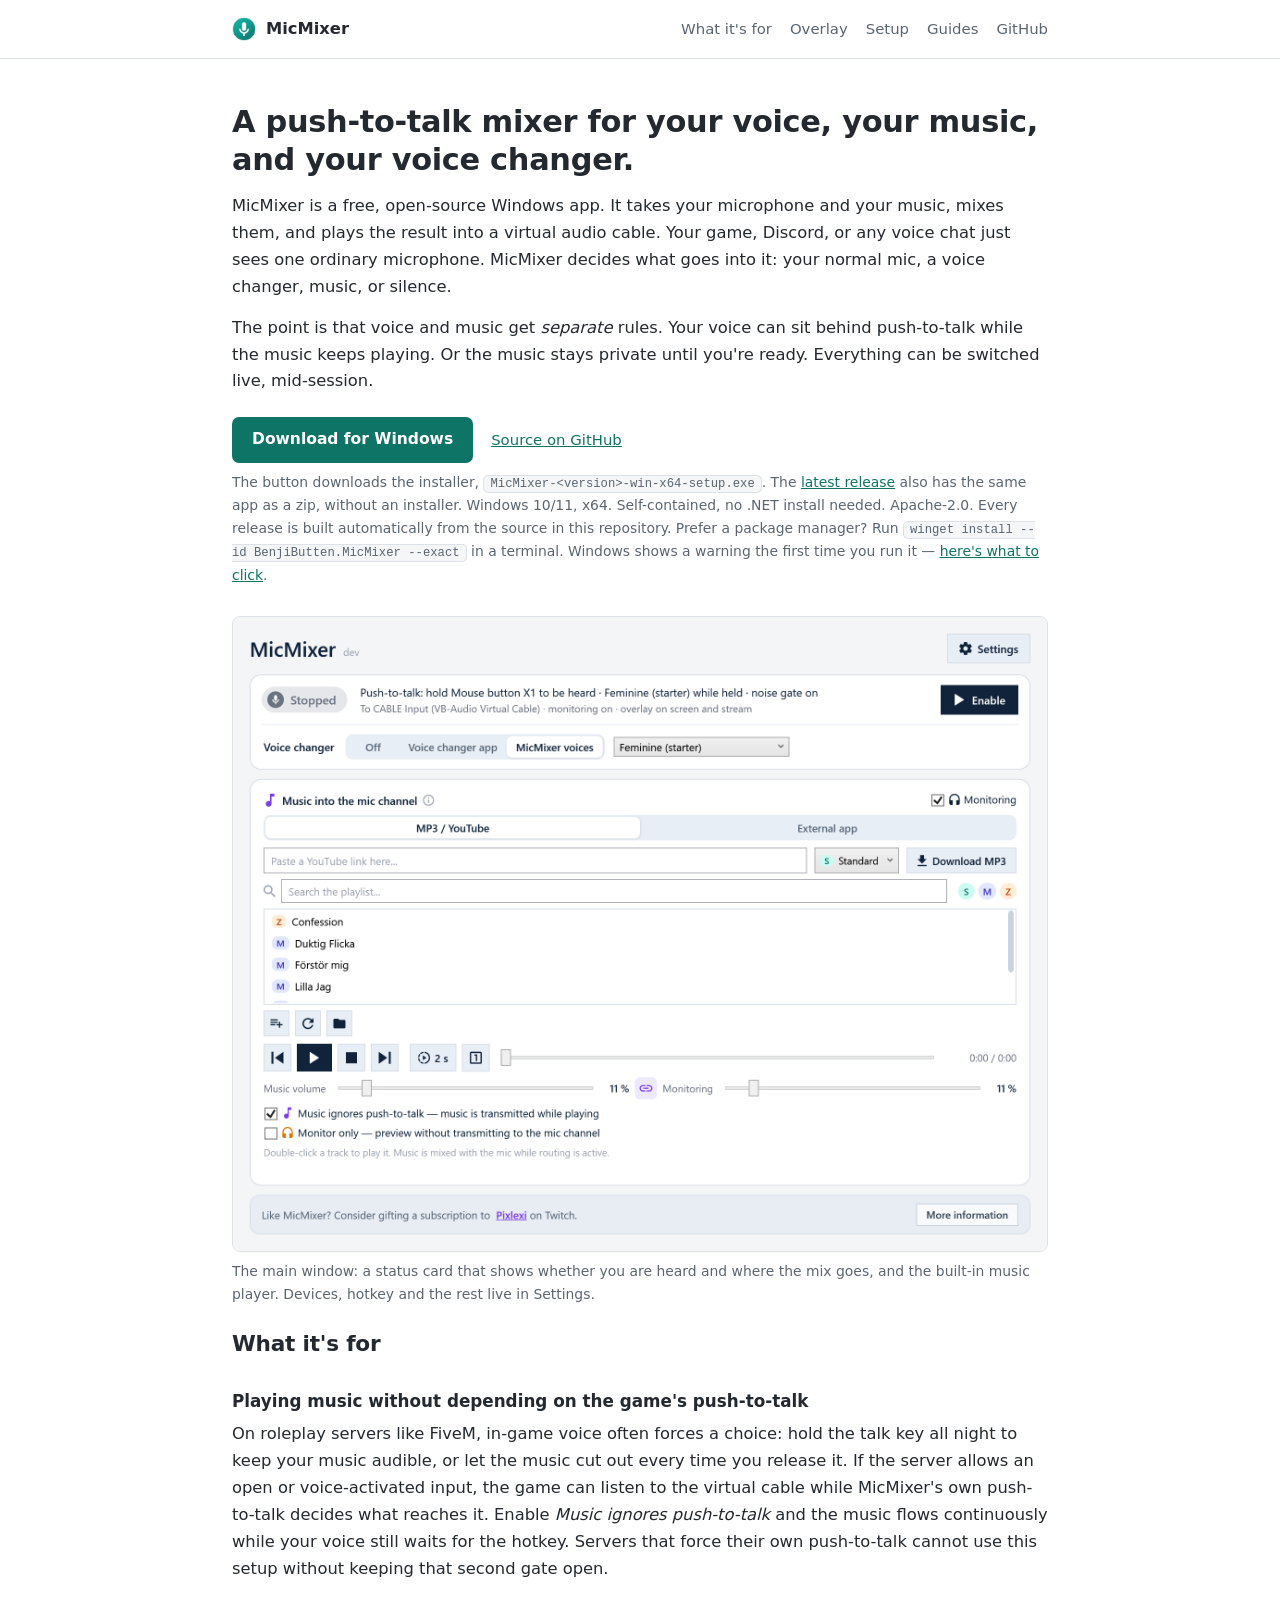
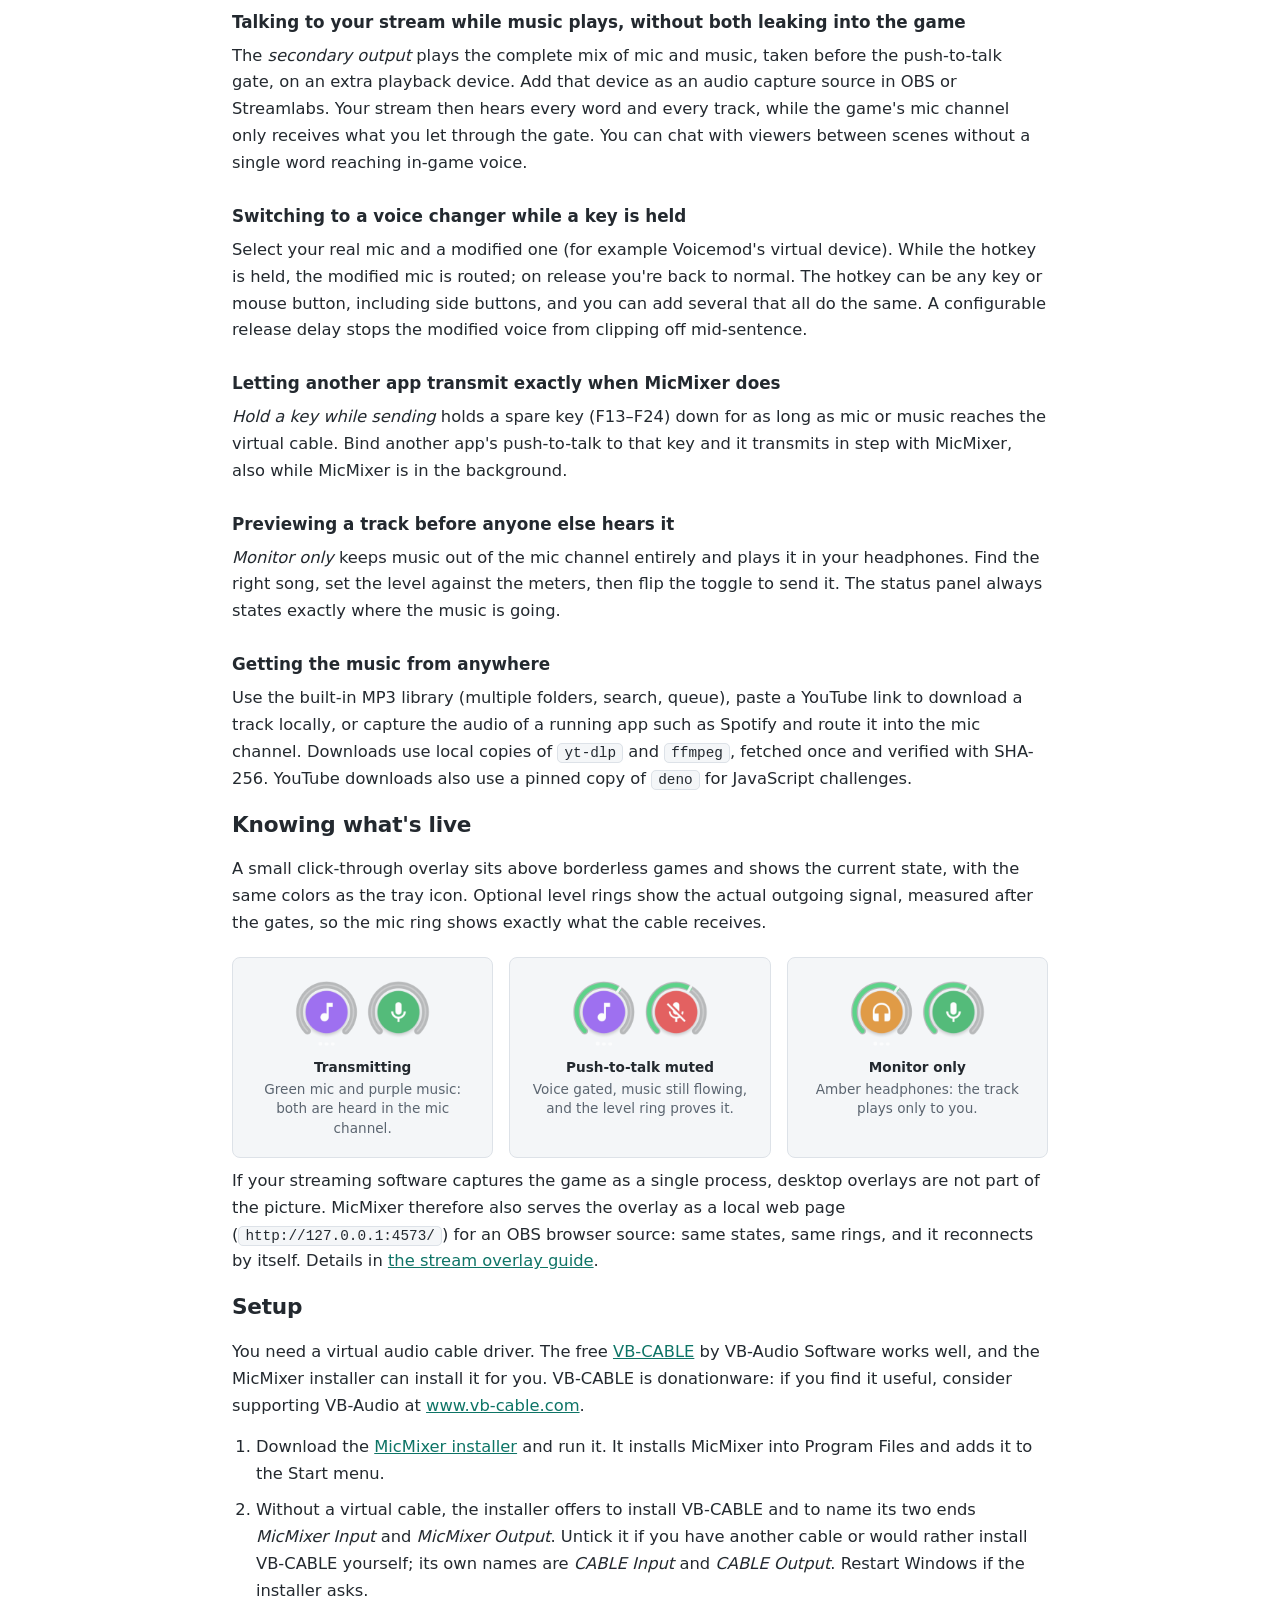
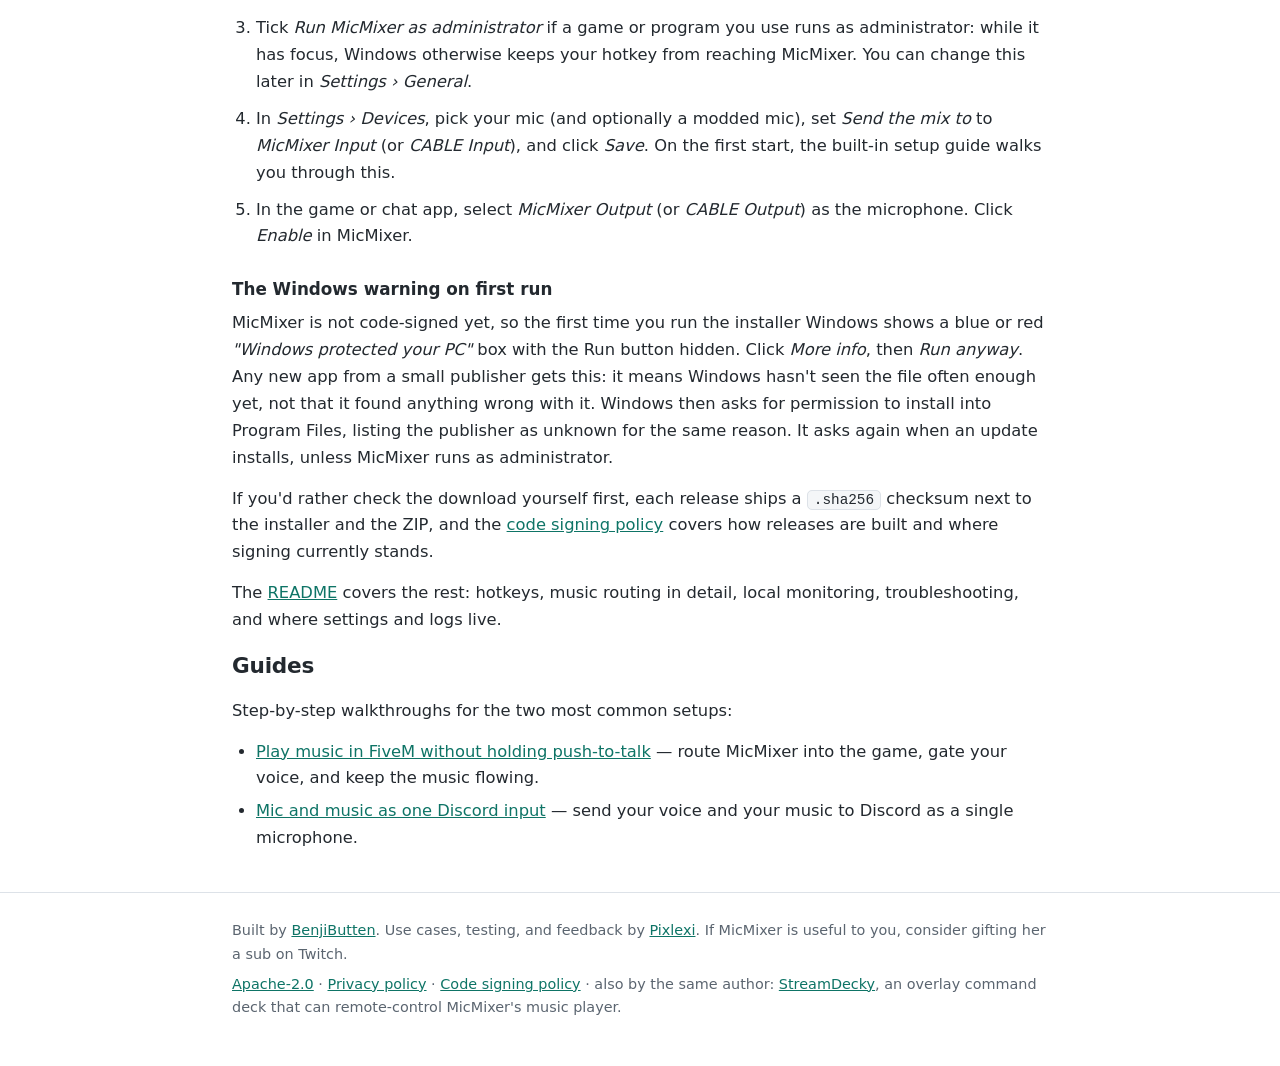
==== docs/index.html @ 2d6ac7c7 "docs: describe the installer, administrator mode and hotkey changes The website's download button fe" ====
<!DOCTYPE html>
<html lang="en">
<head>
<meta charset="utf-8">
<meta name="viewport" content="width=device-width, initial-scale=1">
<title>MicMixer — push-to-talk mixer for voice, music, and voice changers</title>
<meta name="description" content="MicMixer is a free, open-source push-to-talk mixer for Windows. It gives your microphone, your music, and your voice changer separate rules, and plays the result into one virtual microphone.">
<meta property="og:title" content="MicMixer — push-to-talk mixer for voice, music, and voice changers">
<meta property="og:description" content="A push-to-talk mixer for Windows: your mic, your music, and your voice changer get separate rules in one virtual microphone.">
<meta property="og:image" content="https://benjibutten.github.io/MicMixer/assets/micmixer-main.png">
<meta property="og:type" content="website">
<link rel="icon" href="assets/icon.png">
<style>
  :root {
    --text: #23292f;
    --muted: #5b6570;
    --line: #dde2e8;
    --bg-soft: #f4f6f8;
    --accent: #159786;
    --accent-dark: #0e7466;
  }
  * { margin: 0; padding: 0; box-sizing: border-box; }
  body {
    color: var(--text);
    background: #ffffff;
    font-family: system-ui, -apple-system, "Segoe UI", sans-serif;
    font-size: 1.02rem;
    line-height: 1.65;
  }
  .wrap { max-width: 860px; margin: 0 auto; padding: 0 22px; }
  img { max-width: 100%; height: auto; display: block; }
  a { color: var(--accent-dark); }
  h1 { font-size: 1.9rem; line-height: 1.25; letter-spacing: -0.01em; }
  h2 { font-size: 1.35rem; margin: 0 0 14px; letter-spacing: -0.01em; }
  h3 { font-size: 1.05rem; margin: 26px 0 6px; }
  p { margin-bottom: 14px; }
  ul { margin: 0 0 14px 24px; }
  li { margin-bottom: 6px; }
  section { padding: 34px 0 8px; }
  code {
    font-family: ui-monospace, "Cascadia Code", Consolas, monospace;
    font-size: 0.88em;
    background: var(--bg-soft);
    border: 1px solid var(--line);
    border-radius: 5px;
    padding: 1px 6px;
  }

  header.top { border-bottom: 1px solid var(--line); }
  .top-inner { display: flex; align-items: center; gap: 10px; min-height: 58px; flex-wrap: wrap; padding-top: 8px; padding-bottom: 8px; }
  .top-inner img { width: 24px; height: 24px; }
  .top-inner .name { font-weight: 600; }
  .top-links { margin-left: auto; display: flex; gap: 18px; align-items: center; font-size: 0.93rem; flex-wrap: wrap; }
  .top-links a { color: var(--muted); text-decoration: none; }
  .top-links a:hover { color: var(--text); text-decoration: underline; }

  .intro { padding-top: 44px; padding-bottom: 10px; }
  .intro h1 { margin-bottom: 14px; }
  .intro .actions { display: flex; align-items: center; gap: 18px; margin: 22px 0 8px; flex-wrap: wrap; }
  .download {
    display: inline-block;
    background: var(--accent-dark);
    color: #fff;
    text-decoration: none;
    font-weight: 600;
    font-size: 0.97rem;
    padding: 10px 20px;
    border-radius: 7px;
  }
  .download:hover { filter: brightness(0.88); }
  .actions .alt { font-size: 0.93rem; }
  .fineprint { color: var(--muted); font-size: 0.87rem; }

  figure.shot { margin: 30px 0 10px; }
  figure.shot img { border: 1px solid var(--line); border-radius: 8px; }
  figure.shot figcaption { color: var(--muted); font-size: 0.87rem; margin-top: 8px; }

  .overlay-row { display: grid; grid-template-columns: repeat(3, 1fr); gap: 16px; margin: 20px 0 10px; }
  @media (max-width: 640px) { .overlay-row { grid-template-columns: 1fr; } }
  .overlay-row figure { background: var(--bg-soft); border: 1px solid var(--line); border-radius: 8px; padding: 18px 14px; text-align: center; }
  .overlay-row img { height: 72px; width: auto; margin: 0 auto 10px; }
  .overlay-row figcaption { font-size: 0.85rem; color: var(--muted); line-height: 1.45; }
  .overlay-row figcaption b { color: var(--text); display: block; margin-bottom: 2px; }

  ol.setup { margin: 0 0 14px 24px; }
  ol.setup li { margin-bottom: 10px; }

  footer { border-top: 1px solid var(--line); margin-top: 40px; padding: 26px 0 40px; color: var(--muted); font-size: 0.9rem; }
  footer p { margin-bottom: 6px; }
</style>
</head>
<body>

<header class="top">
  <div class="wrap top-inner">
    <img src="assets/icon.png" alt="" width="64" height="64">
    <span class="name">MicMixer</span>
    <nav class="top-links">
      <a href="#use">What it's for</a>
      <a href="#overlay">Overlay</a>
      <a href="#setup">Setup</a>
      <a href="#guides">Guides</a>
      <a href="https://github.com/benjibutten/MicMixer">GitHub</a>
    </nav>
  </div>
</header>

<div class="wrap intro">
  <h1>A push-to-talk mixer for your voice, your music, and your voice changer.</h1>
  <p>
    MicMixer is a free, open-source Windows app. It takes your microphone and your music,
    mixes them, and plays the result into a virtual audio cable. Your game, Discord, or any
    voice chat just sees one ordinary microphone. MicMixer decides what goes into it:
    your normal mic, a voice changer, music, or silence.
  </p>
  <p>
    The point is that voice and music get <em>separate</em> rules. Your voice can sit behind
    push-to-talk while the music keeps playing. Or the music stays private until you're ready.
    Everything can be switched live, mid-session.
  </p>
  <div class="actions">
    <a class="download" data-release-download href="https://github.com/benjibutten/MicMixer/releases/latest">Download for Windows</a>
    <a class="alt" href="https://github.com/benjibutten/MicMixer">Source on GitHub</a>
  </div>
  <p class="fineprint">
    The button downloads the installer, <code>MicMixer-&lt;version&gt;-win-x64-setup.exe</code>.
    The <a href="https://github.com/benjibutten/MicMixer/releases/latest">latest release</a>
    also has the same app as a zip, without an installer.
    Windows 10/11, x64. Self-contained, no .NET install needed. Apache-2.0.
    Every release is built automatically from the source in this repository.
    Prefer a package manager? Run
    <code>winget install --id BenjiButten.MicMixer --exact</code> in a terminal.
    Windows shows a warning the first time you run it —
    <a href="#first-run">here's what to click</a>.
  </p>

  <figure class="shot">
    <img src="assets/micmixer-main.png" alt="The MicMixer main window" width="1760" height="1370">
    <figcaption>
      The main window: a status card that shows whether you are heard and where the mix
      goes, and the built-in music player. Devices, hotkey and the rest live in Settings.
    </figcaption>
  </figure>
</div>

<section class="wrap" id="use">
  <h2>What it's for</h2>

  <h3>Playing music without depending on the game's push-to-talk</h3>
  <p>
    On roleplay servers like FiveM, in-game voice often forces a choice: hold the talk key all
    night to keep your music audible, or let the music cut out every time you release it. If
    the server allows an open or voice-activated input, the game can listen to the virtual
    cable while MicMixer's own push-to-talk decides what reaches it. Enable
    <em>Music ignores push-to-talk</em> and the music flows continuously while your voice
    still waits for the hotkey. Servers that force their own push-to-talk cannot use this
    setup without keeping that second gate open.
  </p>

  <h3>Talking to your stream while music plays, without both leaking into the game</h3>
  <p>
    The <em>secondary output</em> plays the complete mix of mic and music, taken before
    the push-to-talk gate, on an extra playback device. Add that device as an audio capture
    source in OBS or Streamlabs. Your stream then hears every word and every track, while
    the game's mic channel only receives what you let through the gate. You can chat with
    viewers between scenes without a single word reaching in-game voice.
  </p>

  <h3>Switching to a voice changer while a key is held</h3>
  <p>
    Select your real mic and a modified one (for example Voicemod's virtual device). While
    the hotkey is held, the modified mic is routed; on release you're back to normal. The
    hotkey can be any key or mouse button, including side buttons, and you can add several
    that all do the same. A configurable release delay stops the
    modified voice from clipping off mid-sentence.
  </p>

  <h3>Letting another app transmit exactly when MicMixer does</h3>
  <p>
    <em>Hold a key while sending</em> holds a spare key (F13–F24) down for as long as mic or
    music reaches the virtual cable. Bind another app's push-to-talk to that key and it
    transmits in step with MicMixer, also while MicMixer is in the background.
  </p>

  <h3>Previewing a track before anyone else hears it</h3>
  <p>
    <em>Monitor only</em> keeps music out of the mic channel entirely and plays it in your
    headphones. Find the right song, set the level against the meters, then flip the toggle
    to send it. The status panel always states exactly where the music is going.
  </p>

  <h3>Getting the music from anywhere</h3>
  <p>
    Use the built-in MP3 library (multiple folders, search, queue), paste a YouTube link to
    download a track locally, or capture the audio of a running app such as Spotify and
    route it into the mic channel. Downloads use local copies of <code>yt-dlp</code> and
    <code>ffmpeg</code>, fetched once and verified with SHA-256. YouTube downloads also use
    a pinned copy of <code>deno</code> for JavaScript challenges.
  </p>
</section>

<section class="wrap" id="overlay">
  <h2>Knowing what's live</h2>
  <p>
    A small click-through overlay sits above borderless games and shows the current state,
    with the same colors as the tray icon. Optional level rings show the actual outgoing signal,
    measured after the gates, so the mic ring shows exactly what the cable receives.
  </p>
  <div class="overlay-row">
    <figure>
      <img src="assets/overlay-live.png" alt="Purple music circle and green mic circle">
      <figcaption><b>Transmitting</b> Green mic and purple music: both are heard in the mic channel.</figcaption>
    </figure>
    <figure>
      <img src="assets/overlay-muted.png" alt="Purple music circle and red crossed-out mic circle">
      <figcaption><b>Push-to-talk muted</b> Voice gated, music still flowing, and the level ring proves it.</figcaption>
    </figure>
    <figure>
      <img src="assets/overlay-monitor.png" alt="Amber headphones circle and green mic circle">
      <figcaption><b>Monitor only</b> Amber headphones: the track plays only to you.</figcaption>
    </figure>
  </div>
  <p>
    If your streaming software captures the game as a single process, desktop overlays are
    not part of the picture. MicMixer therefore also serves the overlay as a local web page
    (<code>http://127.0.0.1:4573/</code>) for an OBS browser source: same states, same
    rings, and it reconnects by itself. Details in
    <a href="guide.html?doc=stream-overlay.md">the stream overlay guide</a>.
  </p>
</section>

<section class="wrap" id="setup">
  <h2>Setup</h2>
  <p>
    You need a virtual audio cable driver. The free <a href="https://vb-audio.com/Cable/">VB-CABLE</a>
    by VB-Audio Software works well, and the MicMixer installer can install it for you.
    VB-CABLE is donationware: if you find it useful, consider supporting VB-Audio at
    <a href="https://vb-audio.com/Cable/">www.vb-cable.com</a>.
  </p>
  <ol class="setup">
    <li>Download the <a data-release-download href="https://github.com/benjibutten/MicMixer/releases/latest">MicMixer installer</a> and run it. It installs MicMixer into Program Files and adds it to the Start menu.</li>
    <li>Without a virtual cable, the installer offers to install VB-CABLE and to name its two ends <em>MicMixer Input</em> and <em>MicMixer Output</em>. Untick it if you have another cable or would rather install VB-CABLE yourself; its own names are <em>CABLE Input</em> and <em>CABLE Output</em>. Restart Windows if the installer asks.</li>
    <li>Tick <em>Run MicMixer as administrator</em> if a game or program you use runs as administrator: while it has focus, Windows otherwise keeps your hotkey from reaching MicMixer. You can change this later in <em>Settings › General</em>.</li>
    <li>In <em>Settings › Devices</em>, pick your mic (and optionally a modded mic), set <em>Send the mix to</em> to <em>MicMixer Input</em> (or <em>CABLE Input</em>), and click <em>Save</em>. On the first start, the built-in setup guide walks you through this.</li>
    <li>In the game or chat app, select <em>MicMixer Output</em> (or <em>CABLE Output</em>) as the microphone. Click <em>Enable</em> in MicMixer.</li>
  </ol>
  <h3 id="first-run">The Windows warning on first run</h3>
  <p>
    MicMixer is not code-signed yet, so the first time you run the installer Windows shows a blue or red
    <em>"Windows protected your PC"</em> box with the Run button hidden. Click
    <em>More info</em>, then <em>Run anyway</em>. Any new app from a small publisher gets
    this: it means Windows hasn't seen the file often enough yet, not that it found
    anything wrong with it. Windows then asks for permission to install into Program Files,
    listing the publisher as unknown for the same reason. It asks again when an update
    installs, unless MicMixer runs as administrator.
  </p>
  <p>
    If you'd rather check the download yourself first, each release ships a
    <code>.sha256</code> checksum next to the installer and the ZIP, and the
    <a href="code-signing-policy.html">code signing policy</a> covers how releases are built
    and where signing currently stands.
  </p>

  <p>
    The <a href="https://github.com/benjibutten/MicMixer#readme">README</a> covers the rest:
    hotkeys, music routing in detail, local monitoring, troubleshooting, and where settings
    and logs live.
  </p>
</section>

<section class="wrap" id="guides">
  <h2>Guides</h2>
  <p>Step-by-step walkthroughs for the two most common setups:</p>
  <ul>
    <li><a href="guide.html?doc=guides/fivem-music-through-mic.md">Play music in FiveM without holding push-to-talk</a> — route MicMixer into the game, gate your voice, and keep the music flowing.</li>
    <li><a href="guide.html?doc=guides/discord-single-input.md">Mic and music as one Discord input</a> — send your voice and your music to Discord as a single microphone.</li>
  </ul>
</section>

<footer>
  <div class="wrap">
    <p>
      Built by <a href="https://github.com/benjibutten">BenjiButten</a>. Use cases, testing,
      and feedback by <a href="https://www.twitch.tv/pixlexi">Pixlexi</a>. If MicMixer is
      useful to you, consider gifting her a sub on Twitch.
    </p>
    <p>
      <a href="https://github.com/benjibutten/MicMixer/blob/main/LICENSE">Apache-2.0</a> ·
      <a href="privacy.html">Privacy policy</a> ·
      <a href="code-signing-policy.html">Code signing policy</a> ·
      also by the same author: <a href="https://benjibutten.github.io/StreamDecky/">StreamDecky</a>,
      an overlay command deck that can remote-control MicMixer's music player.
    </p>
  </div>
</footer>

<script>
  (() => {
    const links = document.querySelectorAll('[data-release-download]');
    const fallbackUrl = 'https://github.com/benjibutten/MicMixer/releases/latest';
    const downloadUrl = fetch('https://api.github.com/repos/benjibutten/MicMixer/releases/latest', {
      headers: { Accept: 'application/vnd.github+json' }
    })
      .then(response => response.ok ? response.json() : Promise.reject())
      .then(release => {
        const assets = release.assets || [];
        // Releases from before the installer only have the zip.
        const download = assets.find(asset =>
          /^MicMixer-\d+\.\d+\.\d+-win-x64-setup\.exe$/i.test(asset.name))
          || assets.find(asset => /^MicMixer-\d+\.\d+\.\d+-win-x64\.zip$/i.test(asset.name));
        return download?.browser_download_url;
      })
      .catch(() => null);

    downloadUrl.then(url => {
      if (!url) return;
      links.forEach(link => {
        link.href = url;
        link.dataset.downloadReady = 'true';
      });
    });

    links.forEach(link => link.addEventListener('click', async event => {
      if (link.dataset.downloadReady === 'true') return;
      event.preventDefault();
      window.location.assign(await downloadUrl || fallbackUrl);
    }));
  })();
</script>

</body>
</html>
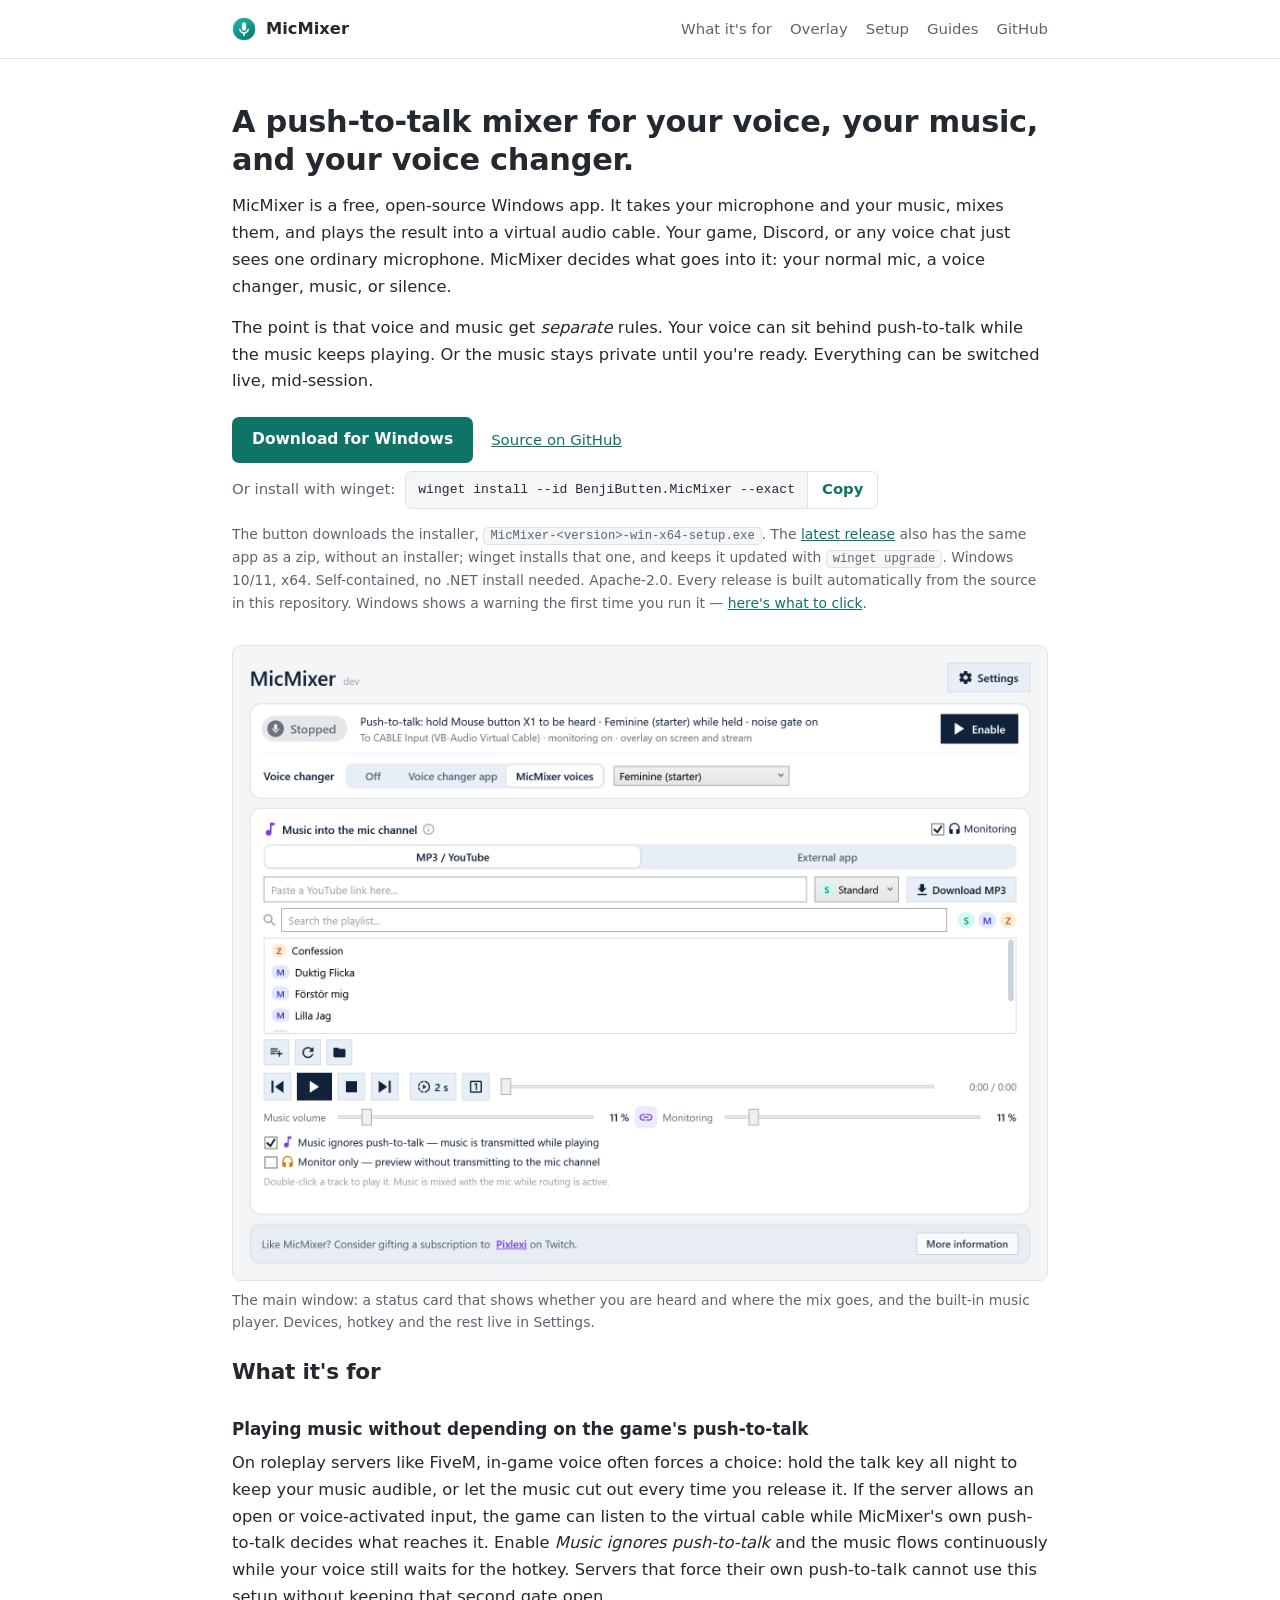
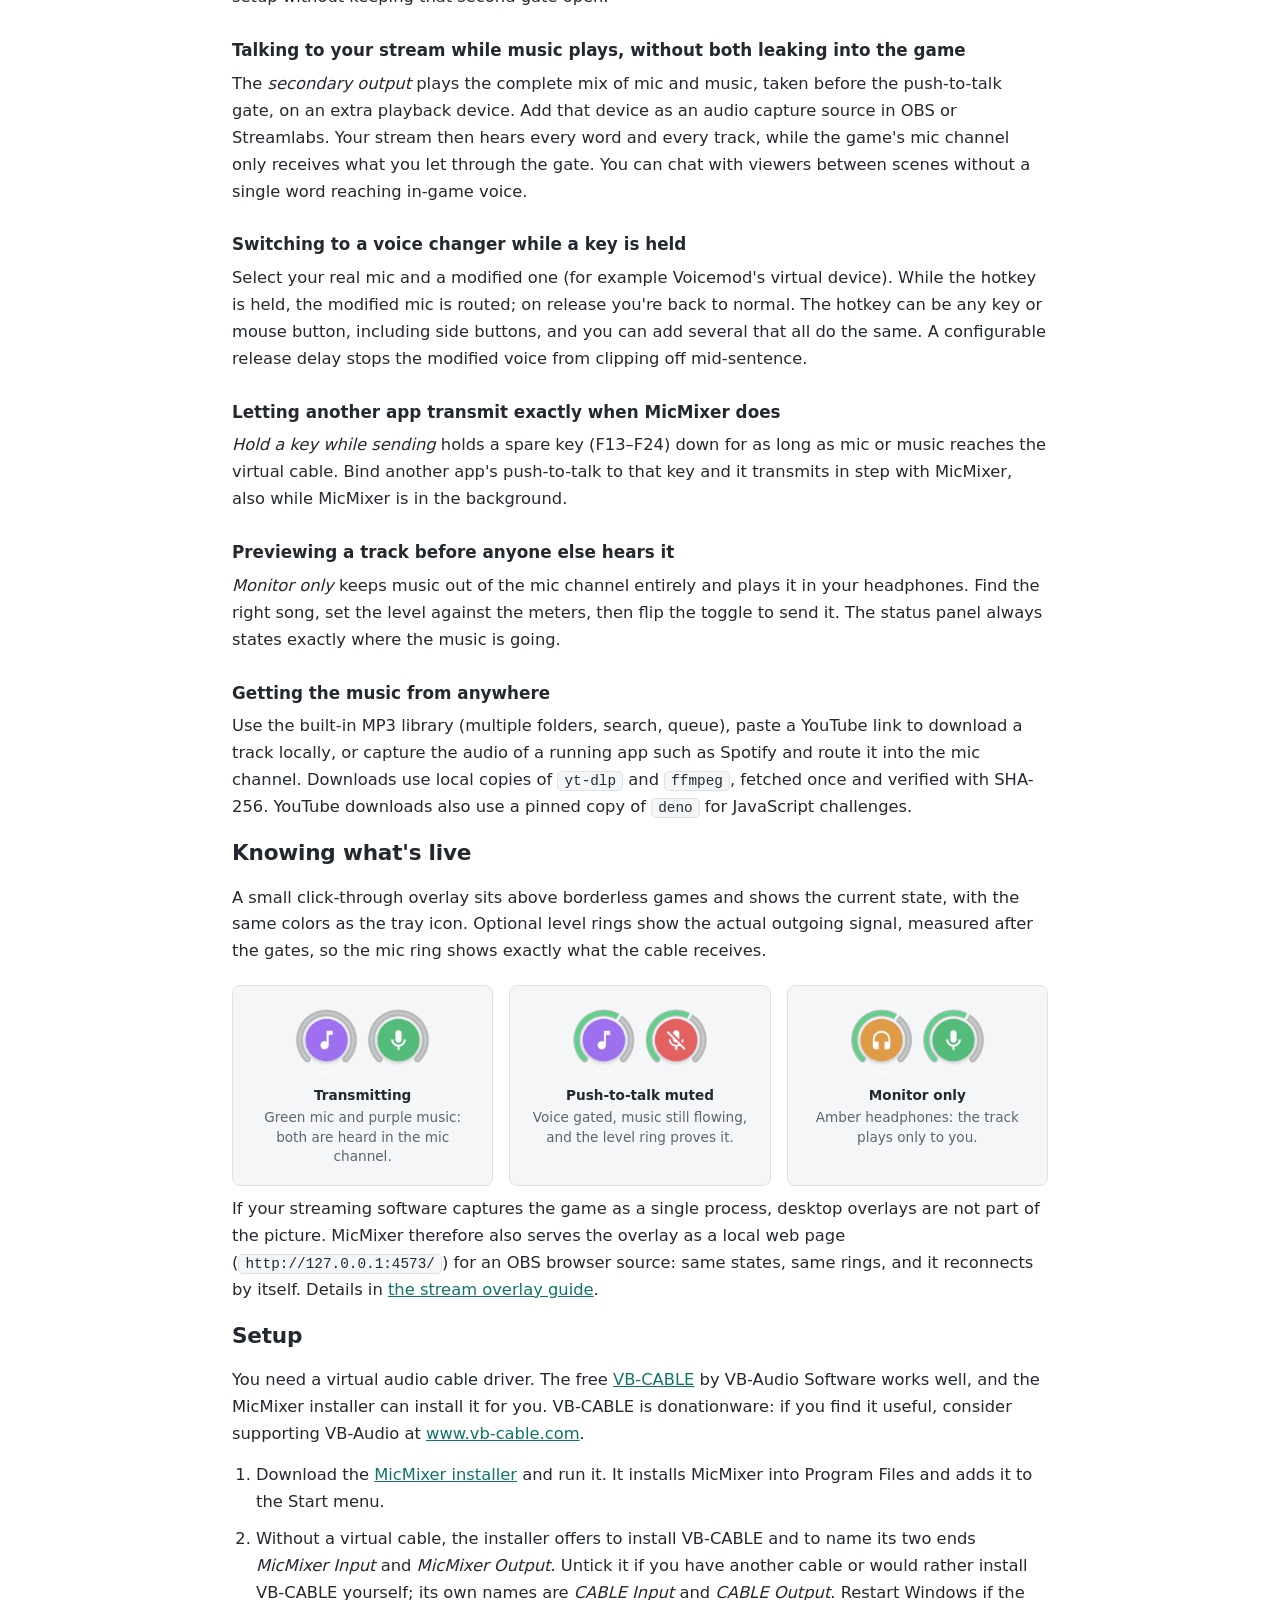
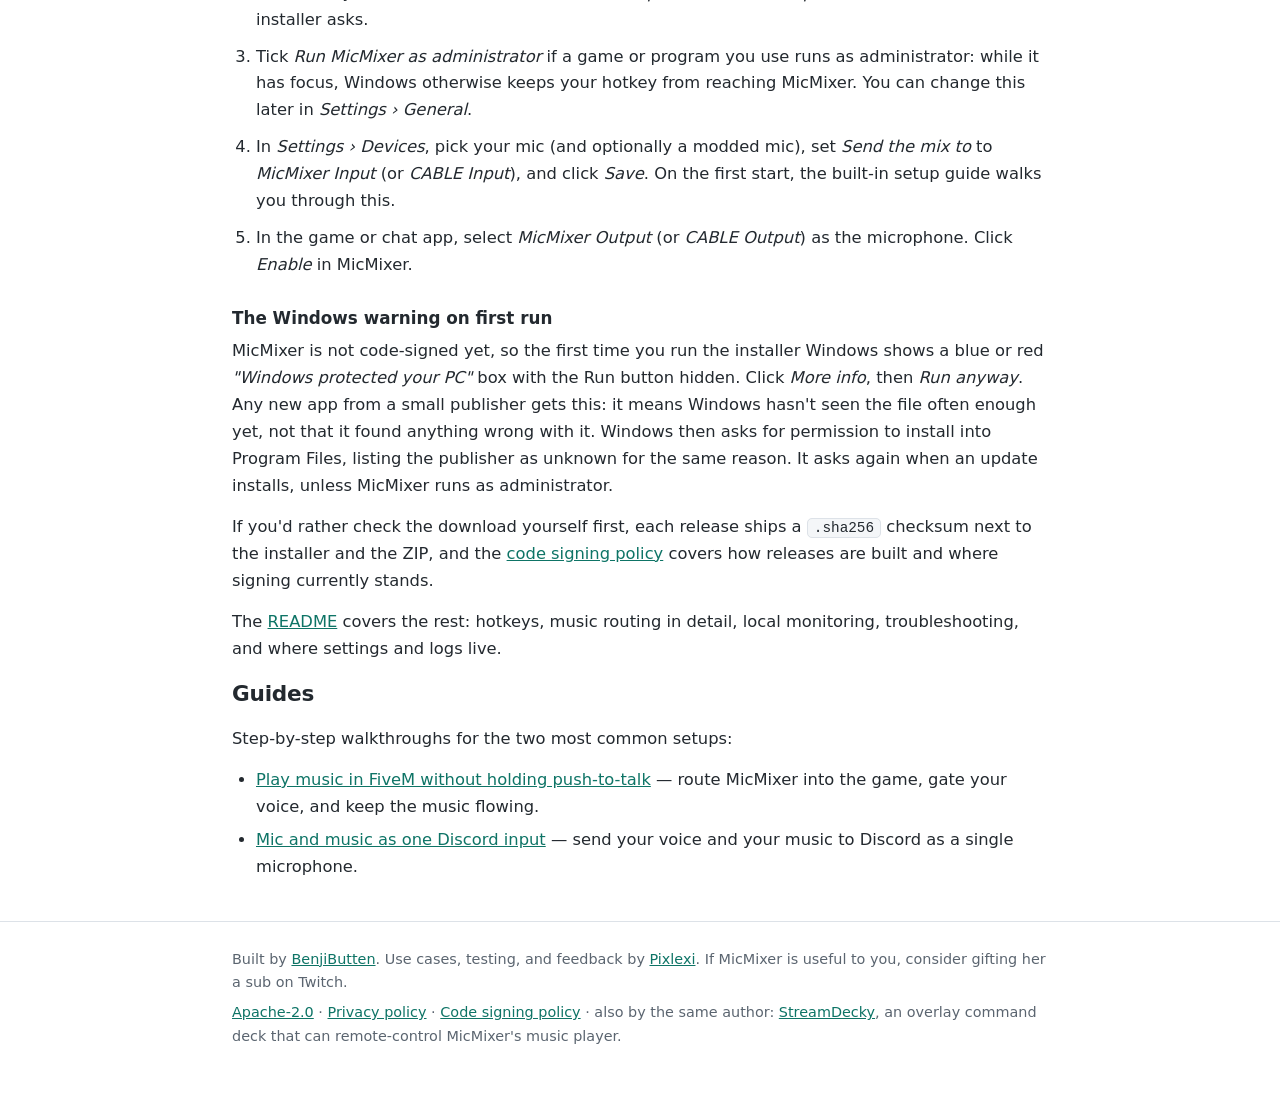
==== commit 8e098a1c: "docs(site): show the winget command with a copy button The winget command sat inside the fine print," ====
--- a/docs/index.html
+++ b/docs/index.html
@@ -70,6 +70,38 @@
   .download:hover { filter: brightness(0.88); }
   .actions .alt { font-size: 0.93rem; }
   .fineprint { color: var(--muted); font-size: 0.87rem; }
+  .winget { display: flex; align-items: center; gap: 10px; flex-wrap: wrap; margin: 6px 0 14px; font-size: 0.93rem; }
+  .winget-label { color: var(--muted); }
+  .winget-command {
+    display: inline-flex;
+    min-width: 0;
+    max-width: 100%;
+    border: 1px solid var(--line);
+    border-radius: 7px;
+    overflow: hidden;
+    background: var(--bg-soft);
+  }
+  .winget-command code {
+    min-width: 0;
+    overflow-x: auto;
+    white-space: nowrap;
+    border: 0;
+    border-radius: 0;
+    background: none;
+    padding: 7px 12px;
+  }
+  .copy {
+    flex: none;
+    border: 0;
+    border-left: 1px solid var(--line);
+    background: #fff;
+    color: var(--accent-dark);
+    font: inherit;
+    font-weight: 600;
+    padding: 0 14px;
+    cursor: pointer;
+  }
+  .copy:hover { background: var(--bg-soft); }
 
   figure.shot { margin: 30px 0 10px; }
   figure.shot img { border: 1px solid var(--line); border-radius: 8px; }
@@ -122,14 +154,20 @@
     <a class="download" data-release-download href="https://github.com/benjibutten/MicMixer/releases/latest">Download for Windows</a>
     <a class="alt" href="https://github.com/benjibutten/MicMixer">Source on GitHub</a>
   </div>
+  <div class="winget">
+    <span class="winget-label">Or install with winget:</span>
+    <span class="winget-command">
+      <code id="winget-command">winget install --id BenjiButten.MicMixer --exact</code>
+      <button type="button" class="copy" data-copy-target="winget-command" aria-label="Copy the winget command">Copy</button>
+    </span>
+  </div>
   <p class="fineprint">
     The button downloads the installer, <code>MicMixer-&lt;version&gt;-win-x64-setup.exe</code>.
     The <a href="https://github.com/benjibutten/MicMixer/releases/latest">latest release</a>
-    also has the same app as a zip, without an installer.
+    also has the same app as a zip, without an installer; winget installs that one, and
+    keeps it updated with <code>winget upgrade</code>.
     Windows 10/11, x64. Self-contained, no .NET install needed. Apache-2.0.
     Every release is built automatically from the source in this repository.
-    Prefer a package manager? Run
-    <code>winget install --id BenjiButten.MicMixer --exact</code> in a terminal.
     Windows shows a warning the first time you run it —
     <a href="#first-run">here's what to click</a>.
   </p>
@@ -326,6 +364,21 @@
       window.location.assign(await downloadUrl || fallbackUrl);
     }));
   })();
+
+  document.querySelectorAll('[data-copy-target]').forEach(button => {
+    button.addEventListener('click', async () => {
+      const command = document.getElementById(button.dataset.copyTarget);
+      try {
+        await navigator.clipboard.writeText(command.textContent);
+        button.textContent = 'Copied';
+      } catch {
+        // Without clipboard access, select the command so Ctrl+C copies it.
+        window.getSelection().selectAllChildren(command);
+        button.textContent = 'Press Ctrl+C';
+      }
+      setTimeout(() => { button.textContent = 'Copy'; }, 2000);
+    });
+  });
 </script>
 
 </body>
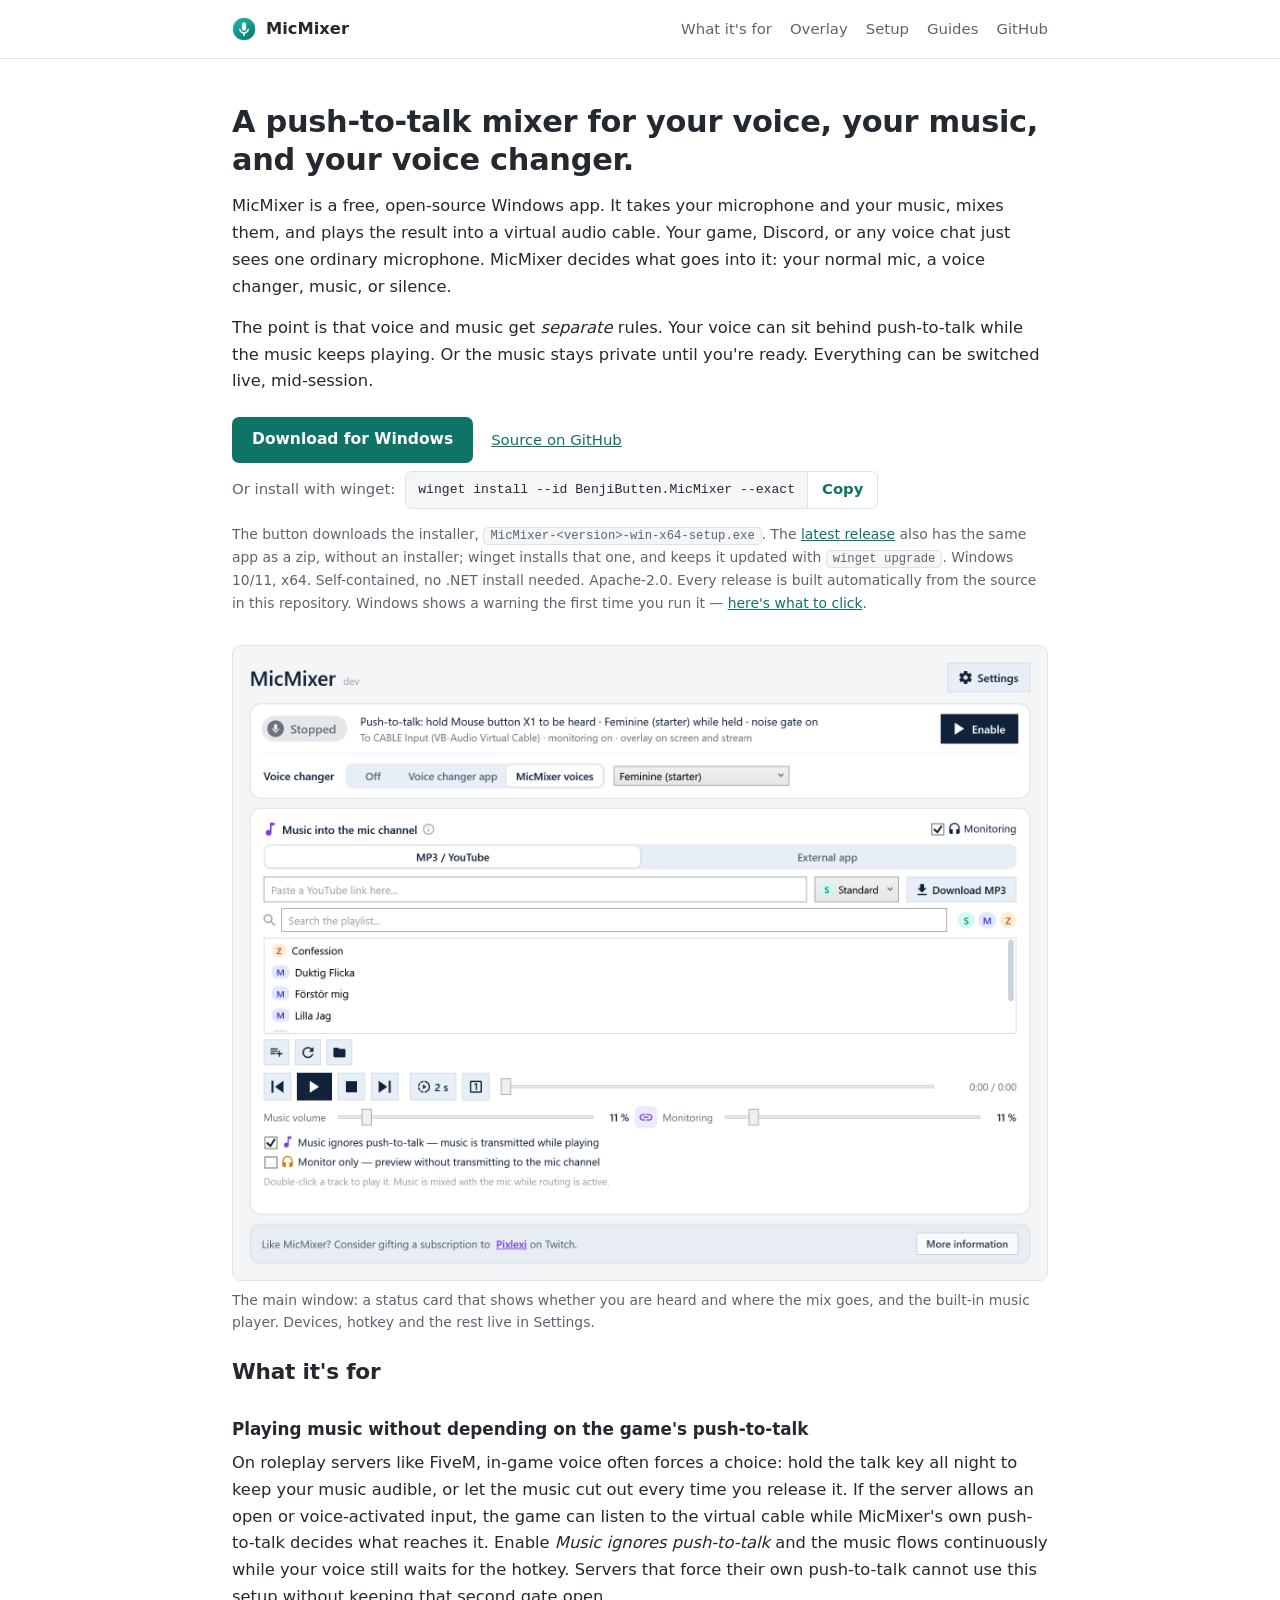
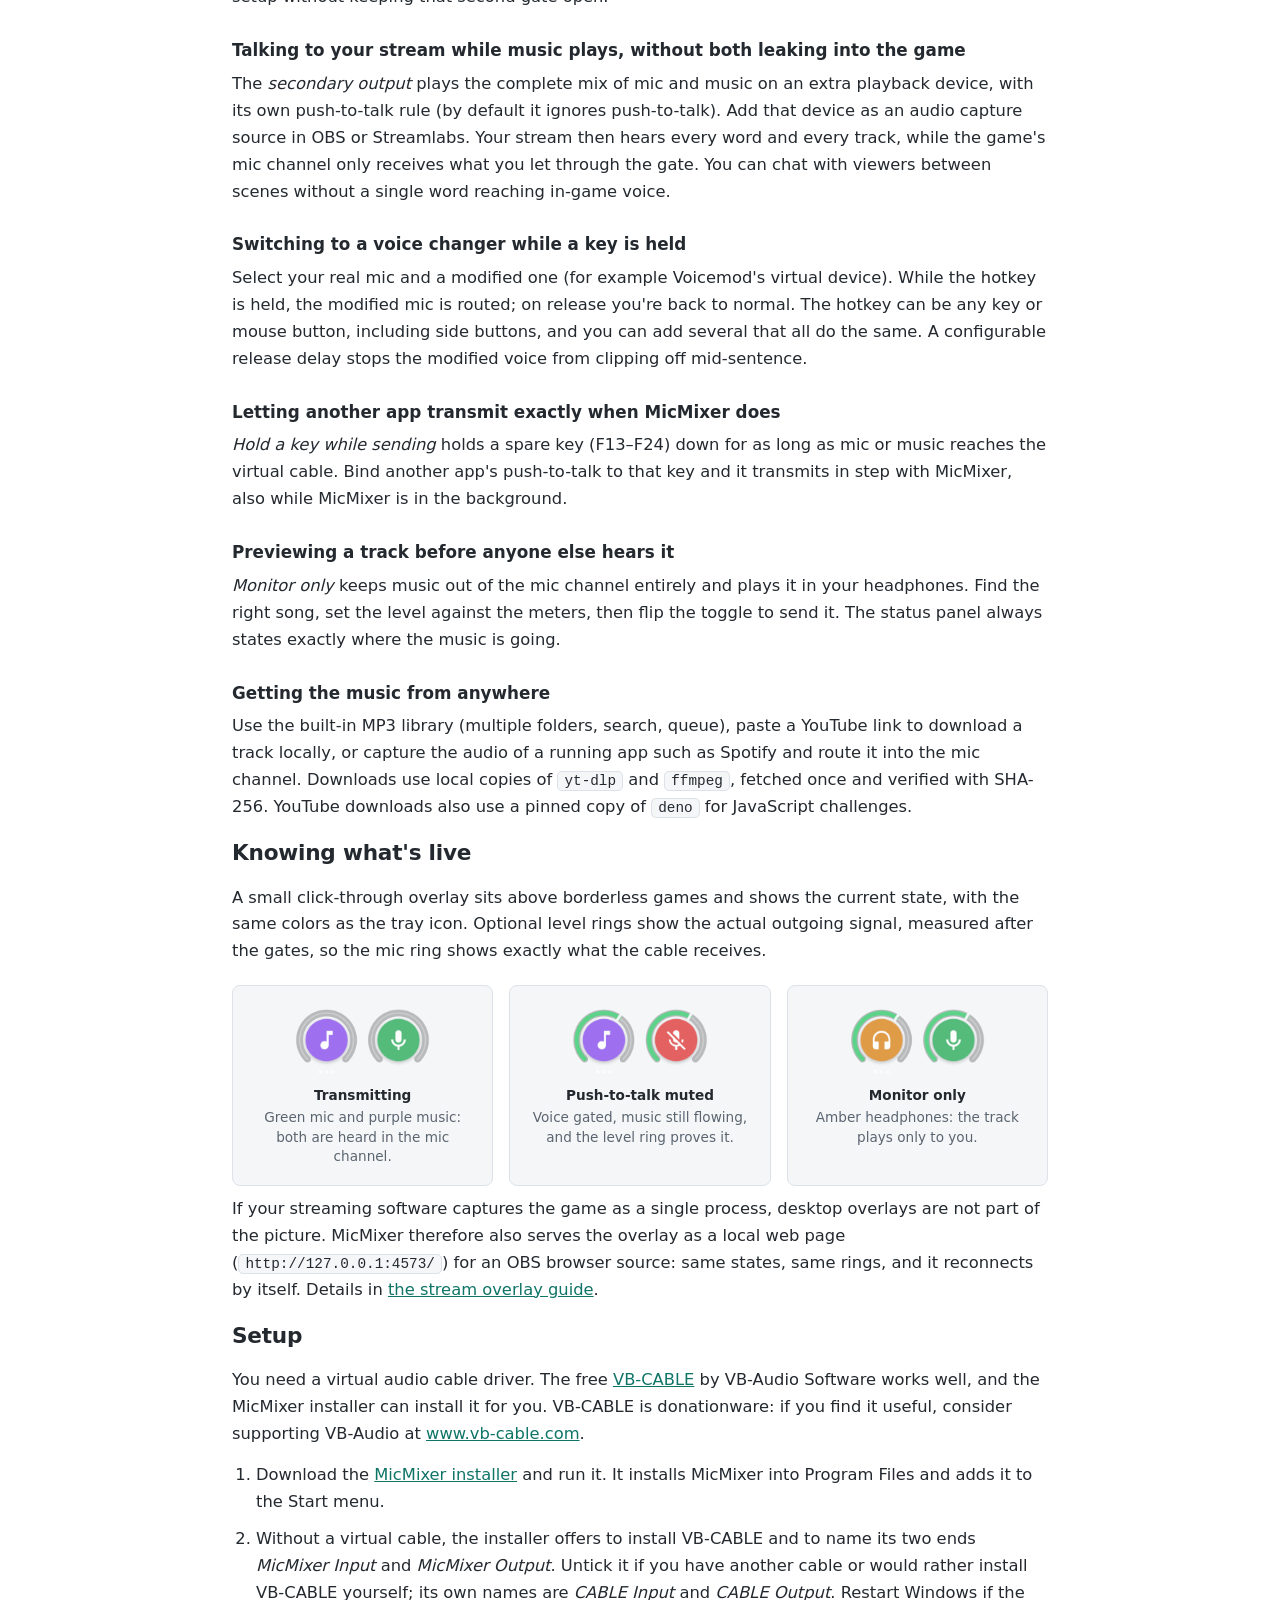
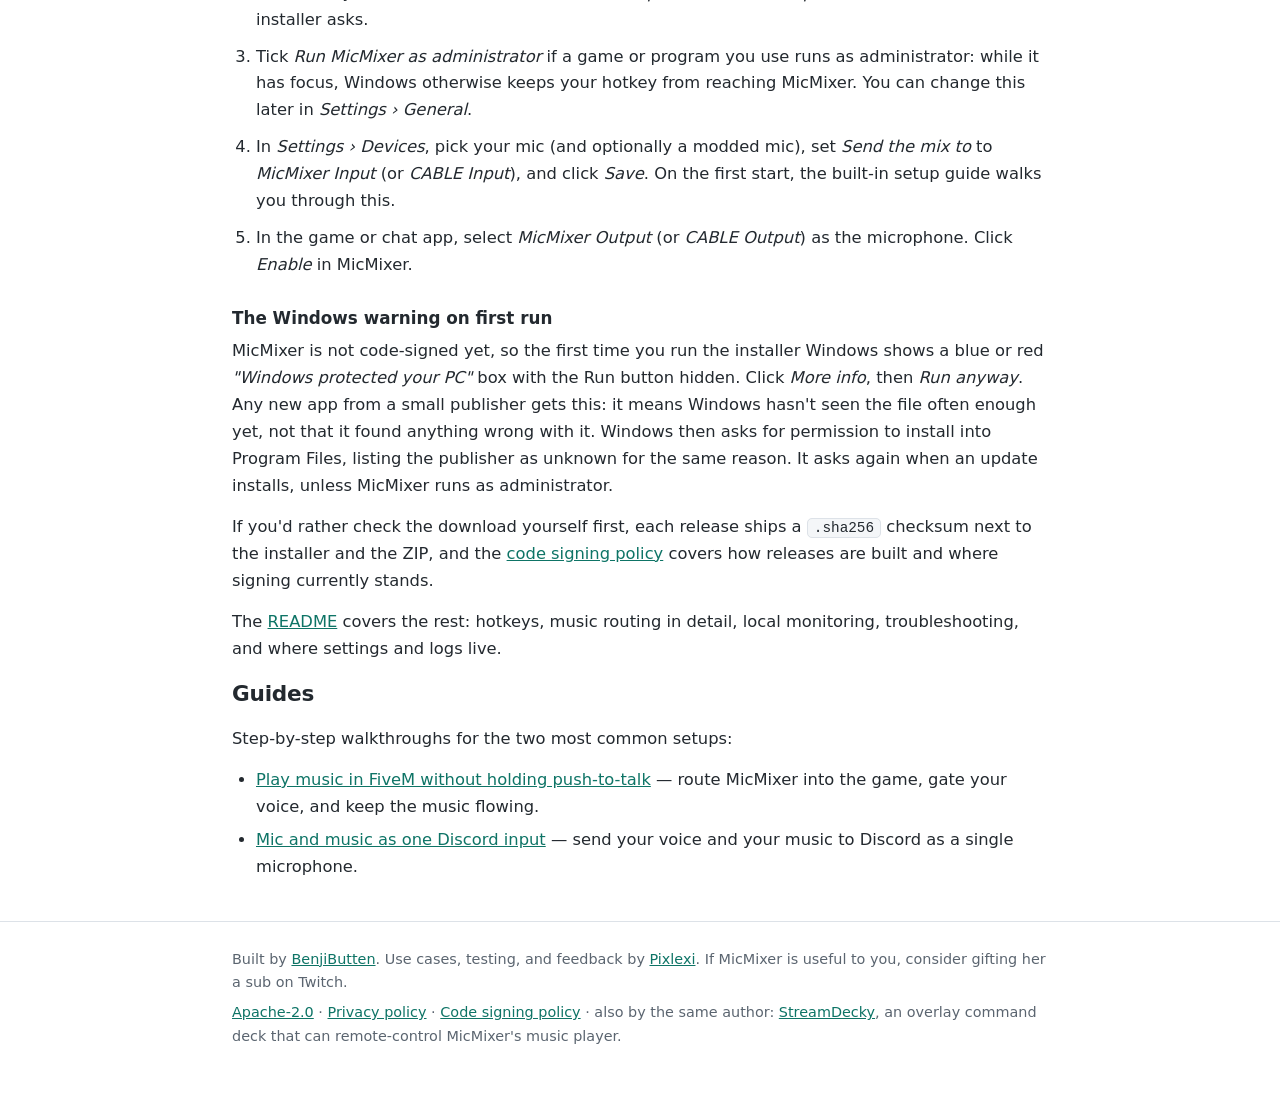
==== commit c272307c: "Merge pull request #50 from benjibutten/fix/next-patch Fix/next patch" ====
--- a/docs/index.html
+++ b/docs/index.html
@@ -197,11 +197,12 @@
 
   <h3>Talking to your stream while music plays, without both leaking into the game</h3>
   <p>
-    The <em>secondary output</em> plays the complete mix of mic and music, taken before
-    the push-to-talk gate, on an extra playback device. Add that device as an audio capture
-    source in OBS or Streamlabs. Your stream then hears every word and every track, while
-    the game's mic channel only receives what you let through the gate. You can chat with
-    viewers between scenes without a single word reaching in-game voice.
+    The <em>secondary output</em> plays the complete mix of mic and music on an extra
+    playback device, with its own push-to-talk rule (by default it ignores push-to-talk).
+    Add that device as an audio capture source in OBS or Streamlabs. Your stream then hears
+    every word and every track, while the game's mic channel only receives what you let
+    through the gate. You can chat with viewers between scenes without a single word
+    reaching in-game voice.
   </p>
 
   <h3>Switching to a voice changer while a key is held</h3>
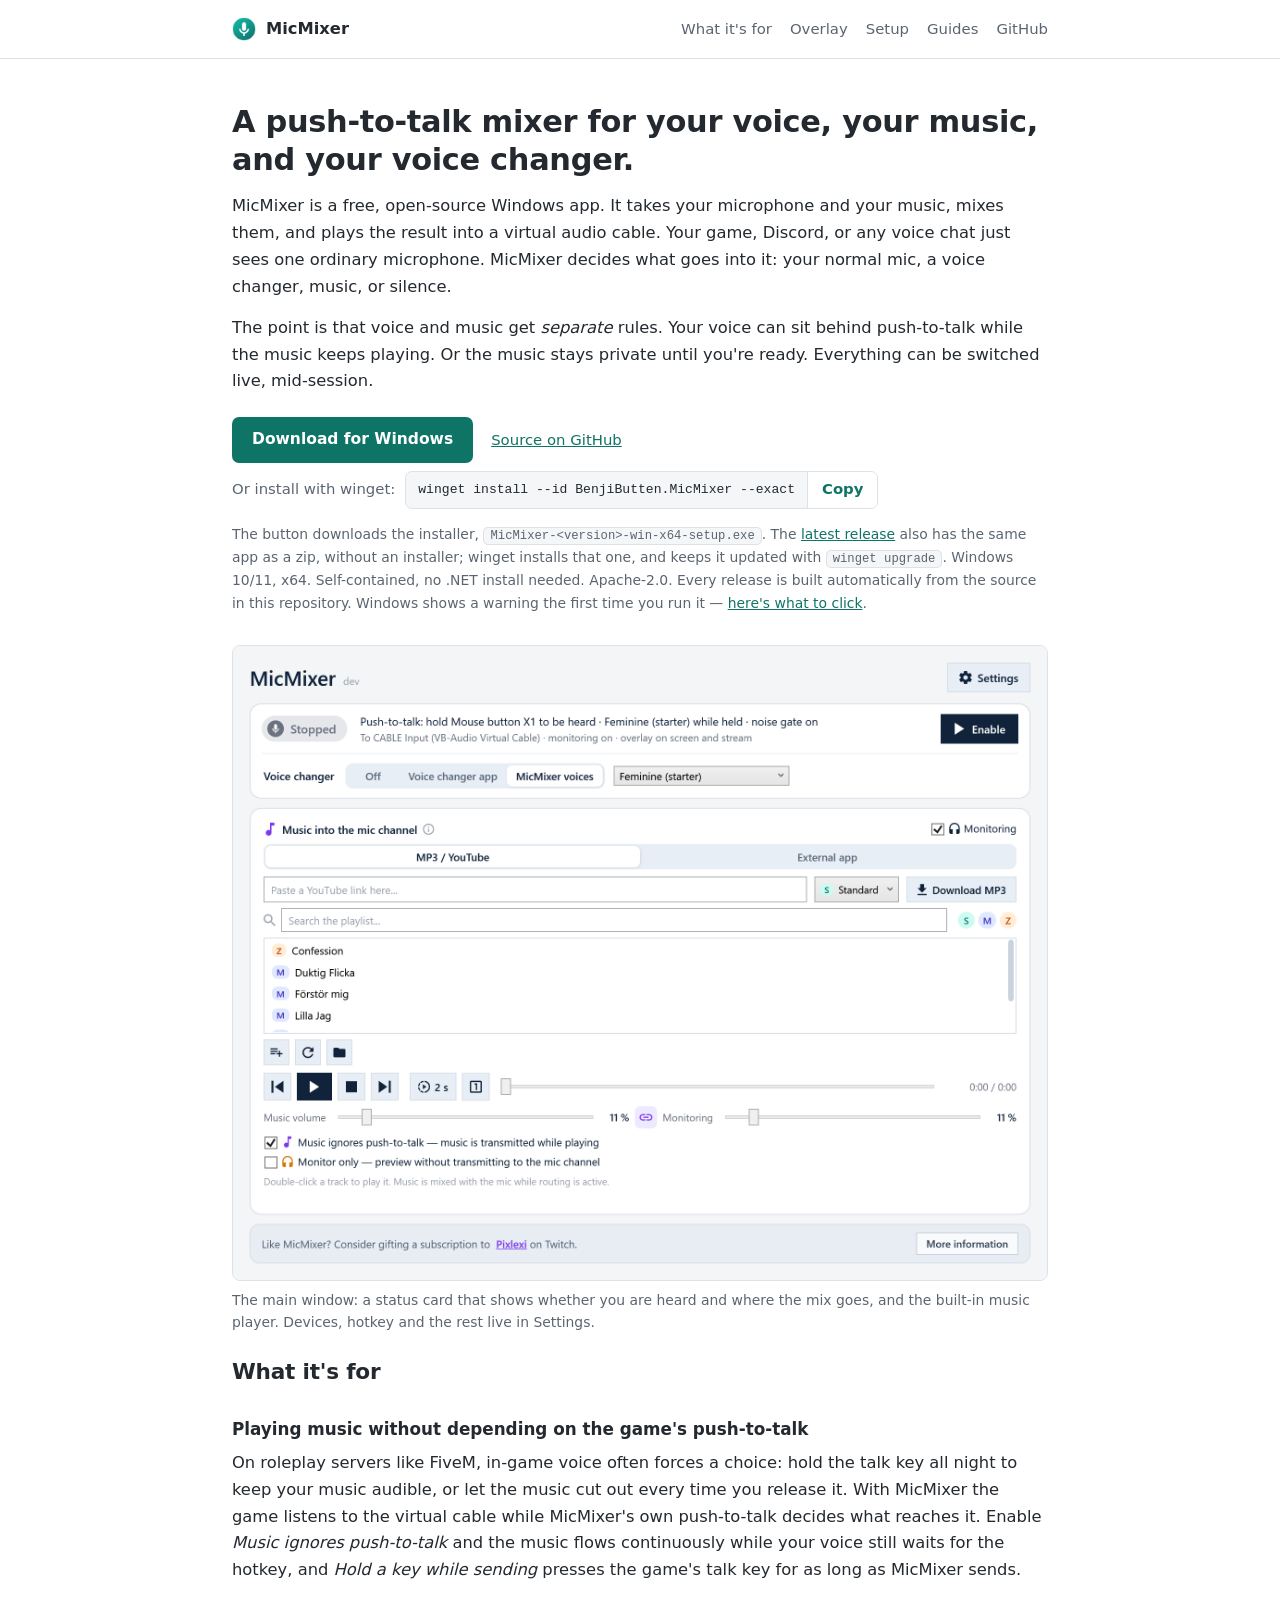
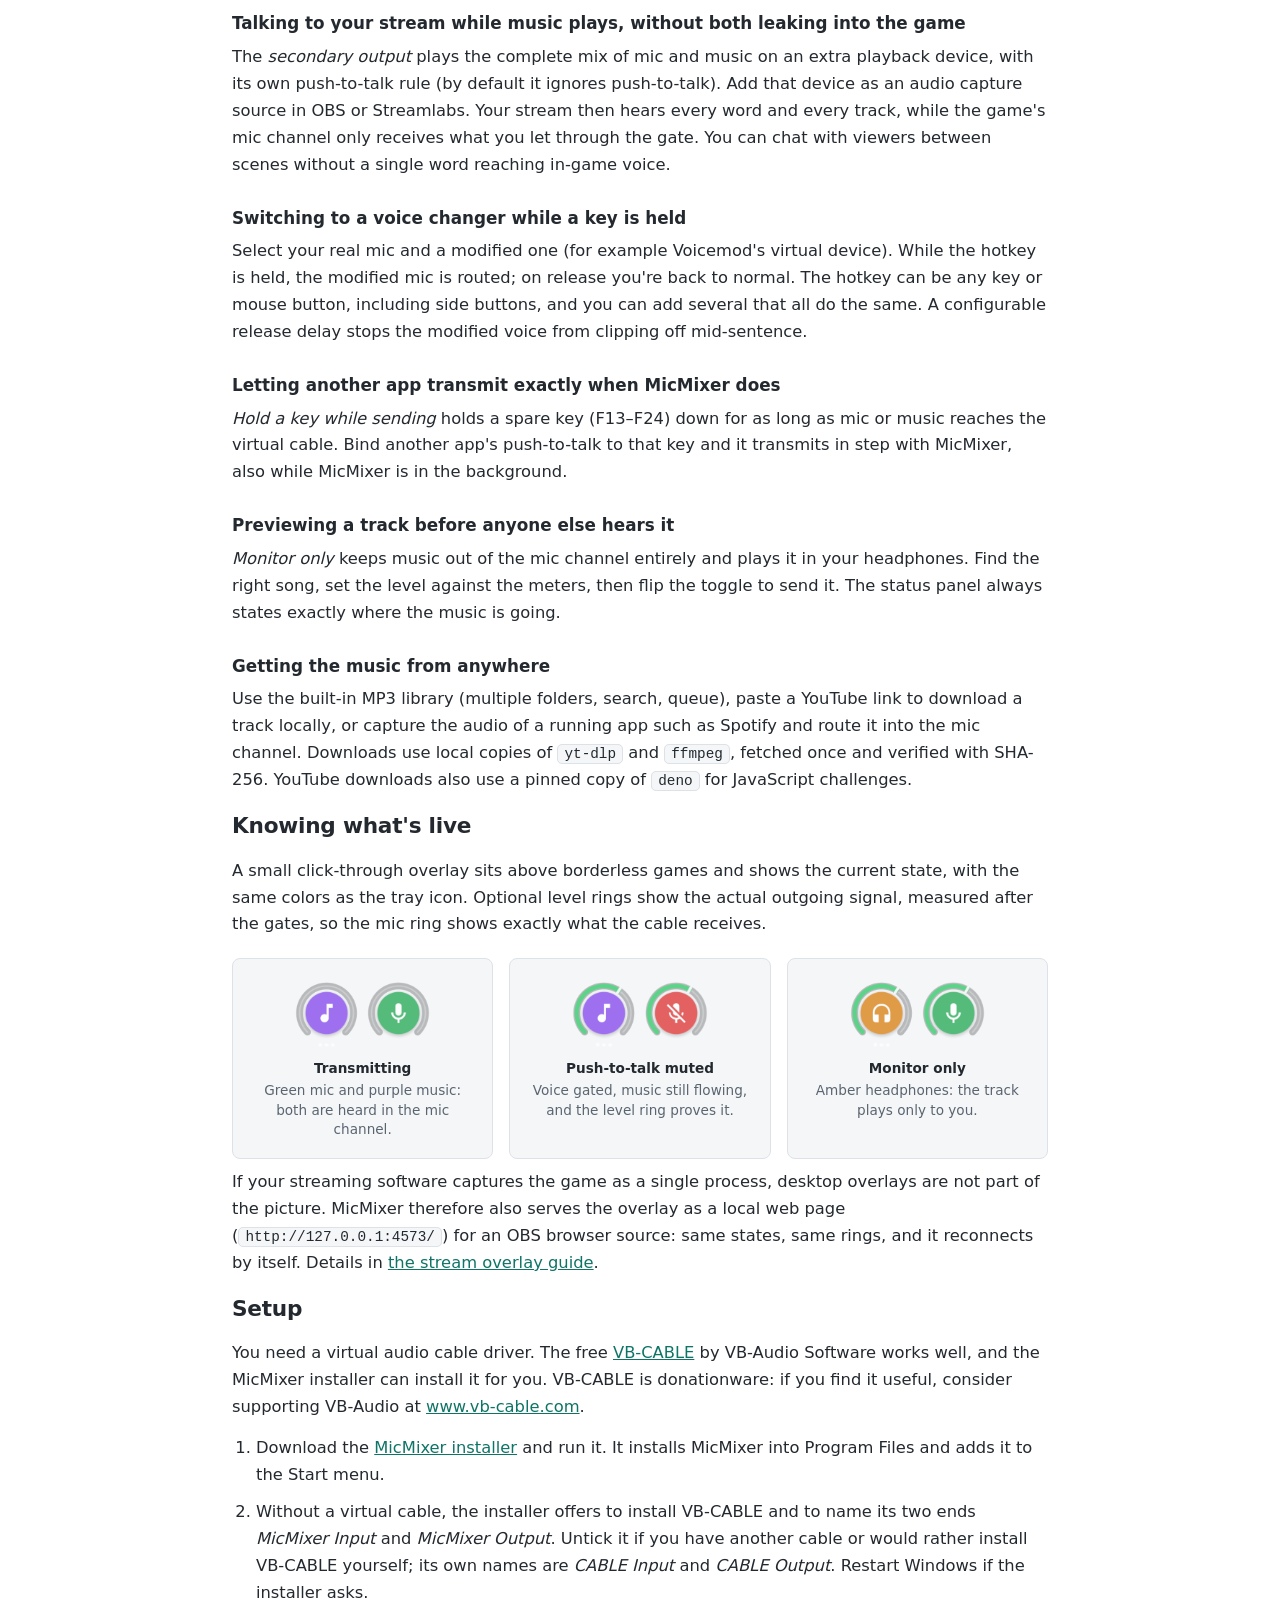
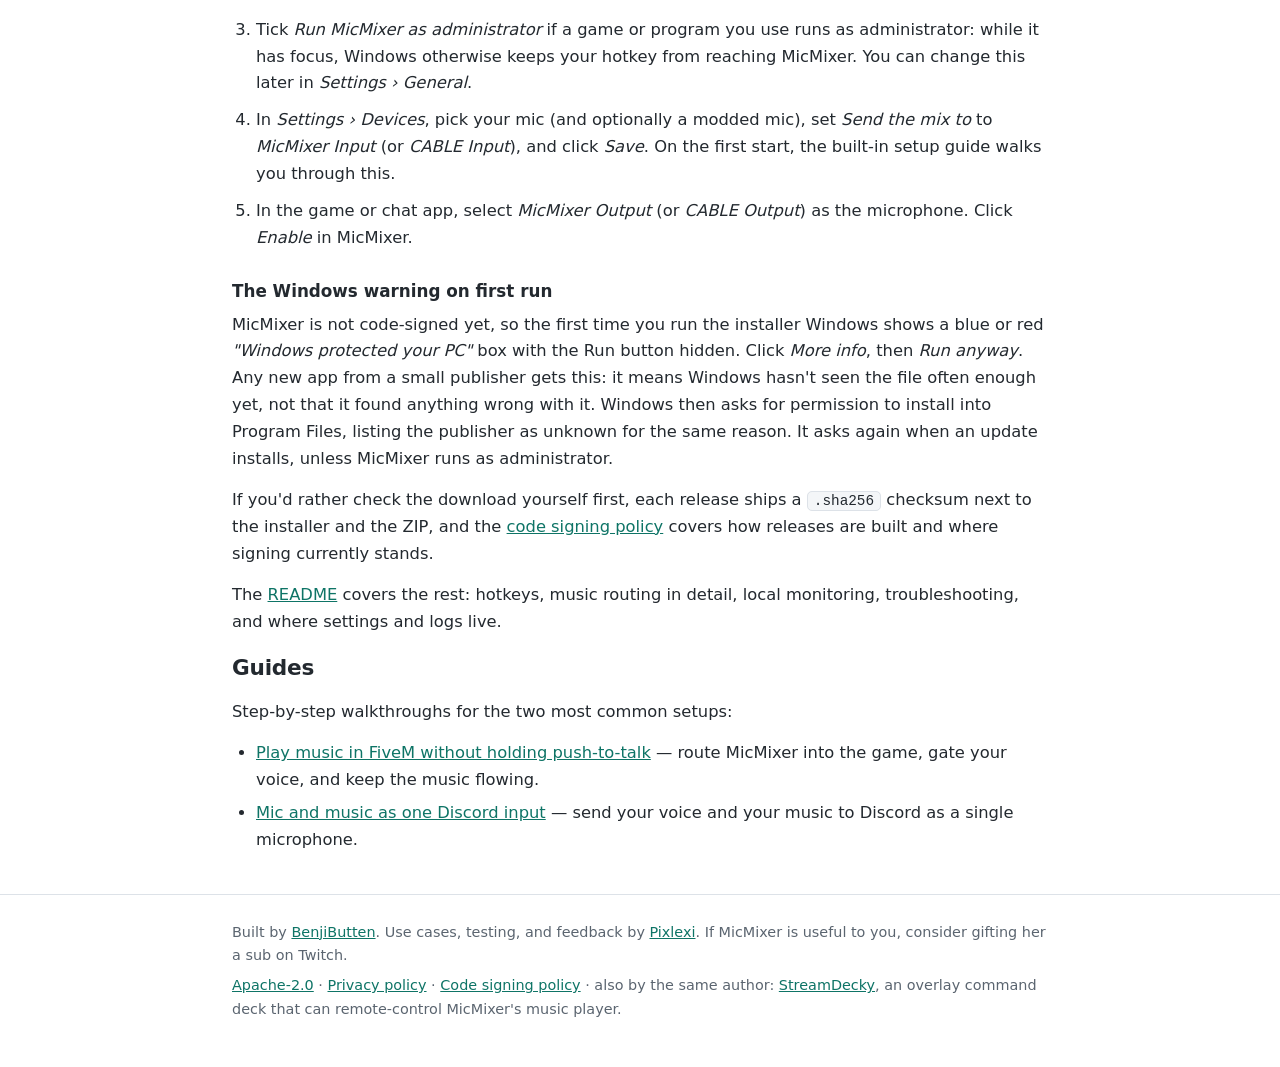
==== commit effb5a06: "docs: enhance FiveM music guide with clearer instructions on push-to-talk functionality" ====
--- a/docs/index.html
+++ b/docs/index.html
@@ -187,12 +187,11 @@
   <h3>Playing music without depending on the game's push-to-talk</h3>
   <p>
     On roleplay servers like FiveM, in-game voice often forces a choice: hold the talk key all
-    night to keep your music audible, or let the music cut out every time you release it. If
-    the server allows an open or voice-activated input, the game can listen to the virtual
-    cable while MicMixer's own push-to-talk decides what reaches it. Enable
-    <em>Music ignores push-to-talk</em> and the music flows continuously while your voice
-    still waits for the hotkey. Servers that force their own push-to-talk cannot use this
-    setup without keeping that second gate open.
+    night to keep your music audible, or let the music cut out every time you release it.
+    With MicMixer the game listens to the virtual cable while MicMixer's own push-to-talk
+    decides what reaches it. Enable <em>Music ignores push-to-talk</em> and the music flows
+    continuously while your voice still waits for the hotkey, and <em>Hold a key while
+    sending</em> presses the game's talk key for as long as MicMixer sends.
   </p>
 
   <h3>Talking to your stream while music plays, without both leaking into the game</h3>
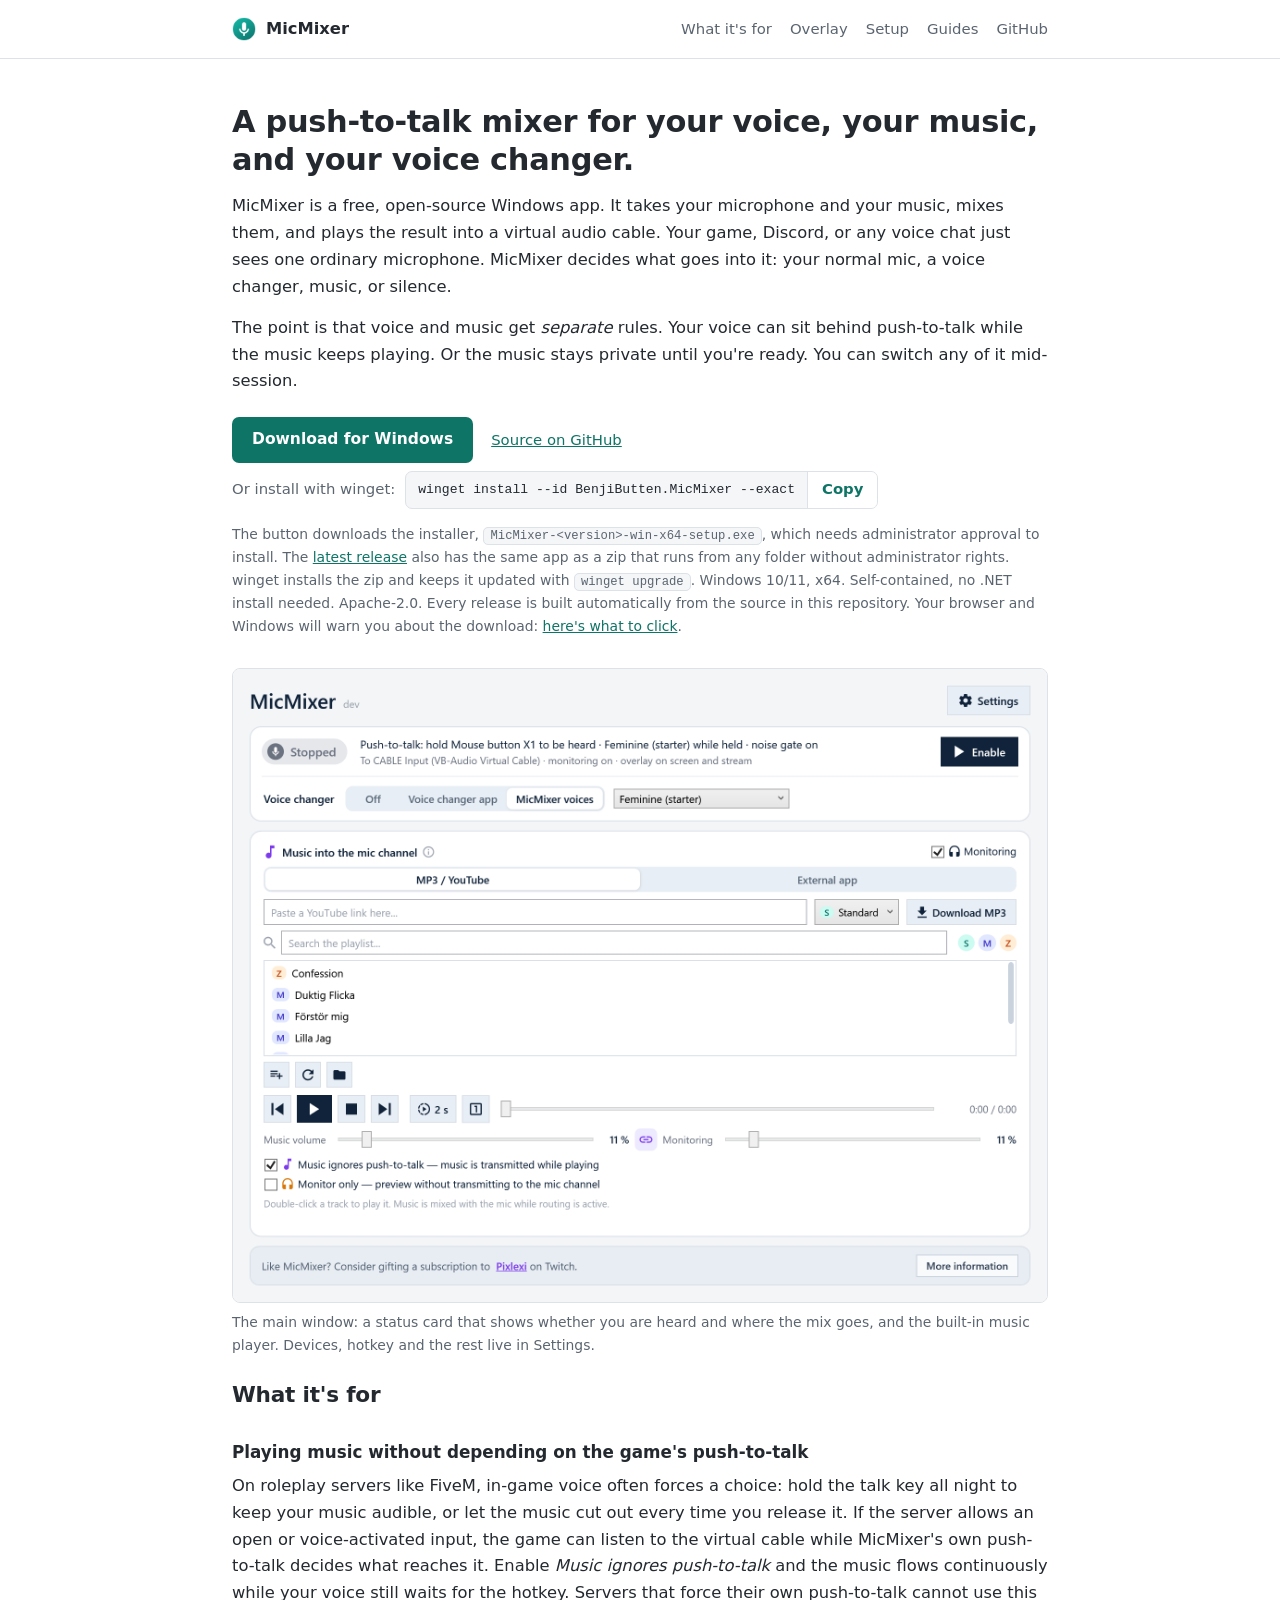
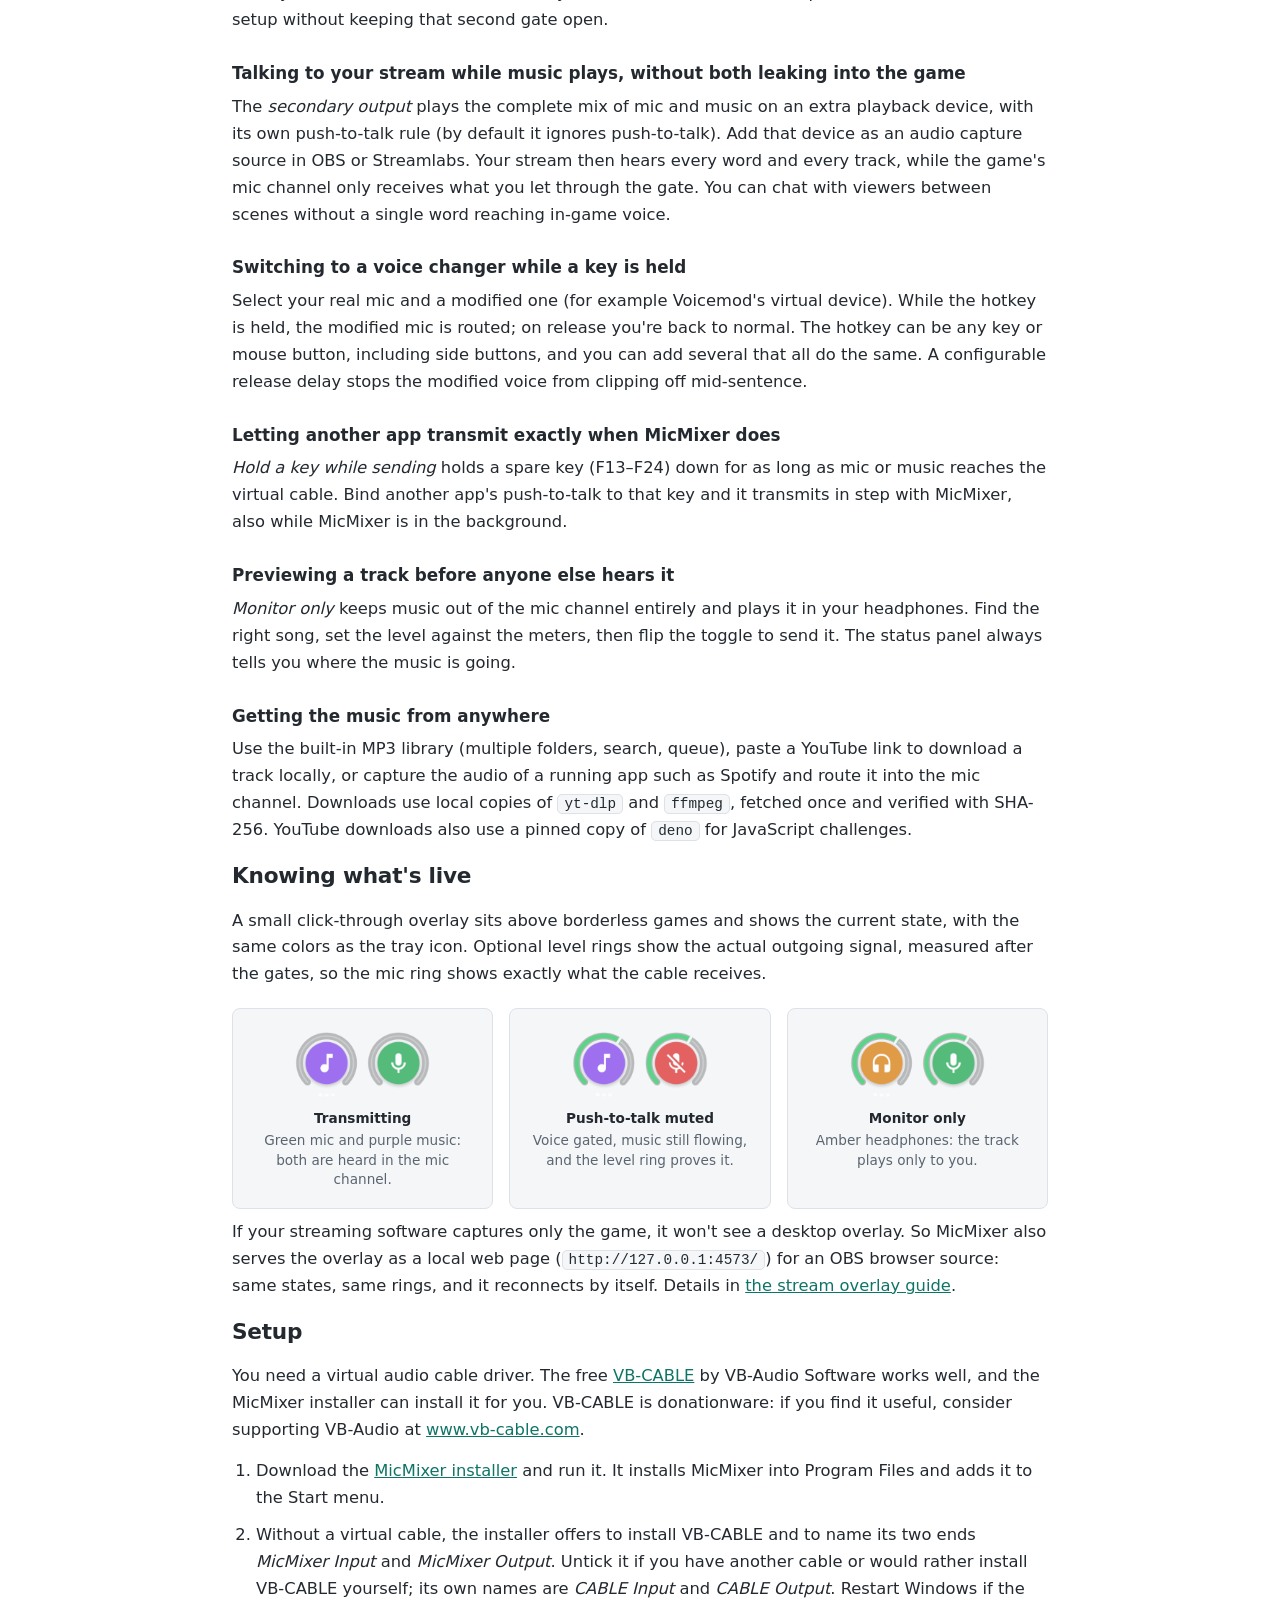
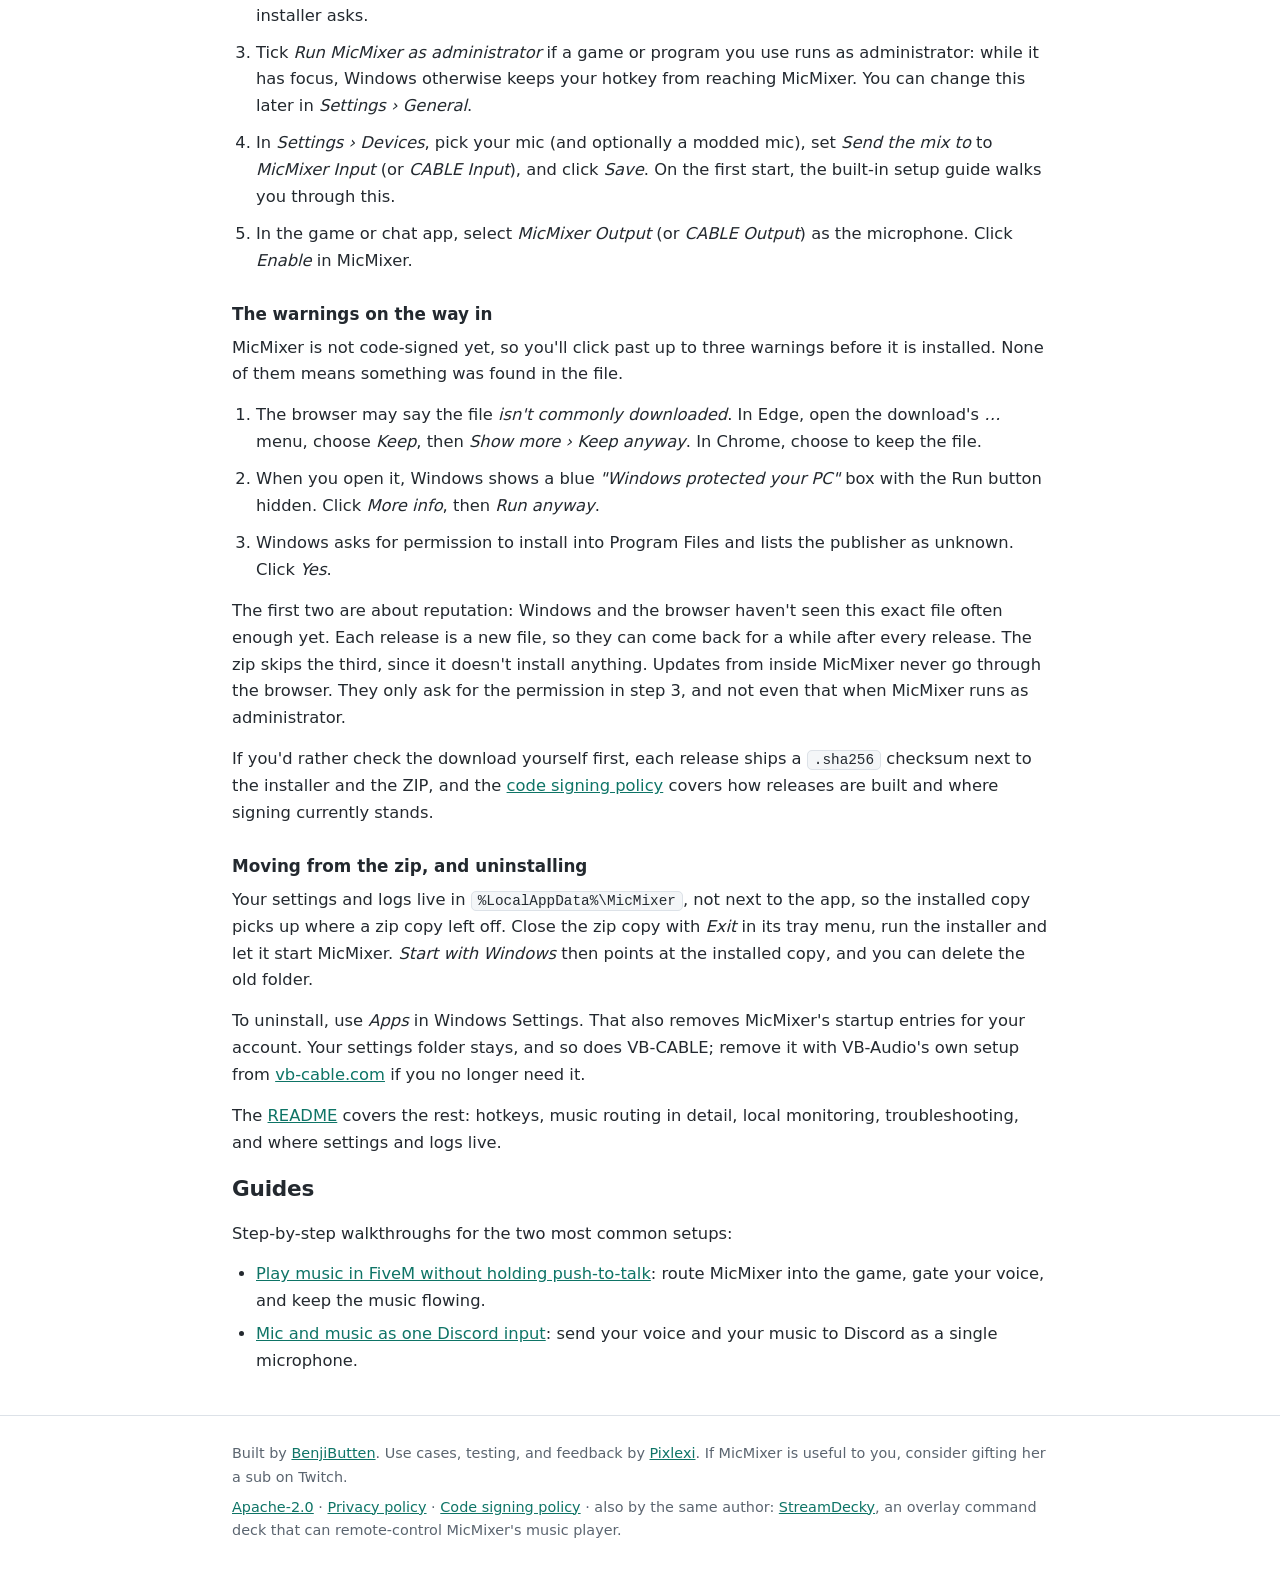
==== commit bb672af3: "docs: explain every warning on the way in, and moving from the zip The setup section described only " ====
--- a/docs/index.html
+++ b/docs/index.html
@@ -3,9 +3,9 @@
 <head>
 <meta charset="utf-8">
 <meta name="viewport" content="width=device-width, initial-scale=1">
-<title>MicMixer — push-to-talk mixer for voice, music, and voice changers</title>
+<title>MicMixer: a push-to-talk mixer for voice, music, and voice changers</title>
 <meta name="description" content="MicMixer is a free, open-source push-to-talk mixer for Windows. It gives your microphone, your music, and your voice changer separate rules, and plays the result into one virtual microphone.">
-<meta property="og:title" content="MicMixer — push-to-talk mixer for voice, music, and voice changers">
+<meta property="og:title" content="MicMixer: a push-to-talk mixer for voice, music, and voice changers">
 <meta property="og:description" content="A push-to-talk mixer for Windows: your mic, your music, and your voice changer get separate rules in one virtual microphone.">
 <meta property="og:image" content="https://benjibutten.github.io/MicMixer/assets/micmixer-main.png">
 <meta property="og:type" content="website">
@@ -148,7 +148,7 @@
   <p>
     The point is that voice and music get <em>separate</em> rules. Your voice can sit behind
     push-to-talk while the music keeps playing. Or the music stays private until you're ready.
-    Everything can be switched live, mid-session.
+    You can switch any of it mid-session.
   </p>
   <div class="actions">
     <a class="download" data-release-download href="https://github.com/benjibutten/MicMixer/releases/latest">Download for Windows</a>
@@ -162,13 +162,14 @@
     </span>
   </div>
   <p class="fineprint">
-    The button downloads the installer, <code>MicMixer-&lt;version&gt;-win-x64-setup.exe</code>.
+    The button downloads the installer, <code>MicMixer-&lt;version&gt;-win-x64-setup.exe</code>,
+    which needs administrator approval to install.
     The <a href="https://github.com/benjibutten/MicMixer/releases/latest">latest release</a>
-    also has the same app as a zip, without an installer; winget installs that one, and
-    keeps it updated with <code>winget upgrade</code>.
+    also has the same app as a zip that runs from any folder without administrator rights.
+    winget installs the zip and keeps it updated with <code>winget upgrade</code>.
     Windows 10/11, x64. Self-contained, no .NET install needed. Apache-2.0.
     Every release is built automatically from the source in this repository.
-    Windows shows a warning the first time you run it —
+    Your browser and Windows will warn you about the download:
     <a href="#first-run">here's what to click</a>.
   </p>
 
@@ -187,11 +188,12 @@
   <h3>Playing music without depending on the game's push-to-talk</h3>
   <p>
     On roleplay servers like FiveM, in-game voice often forces a choice: hold the talk key all
-    night to keep your music audible, or let the music cut out every time you release it.
-    With MicMixer the game listens to the virtual cable while MicMixer's own push-to-talk
-    decides what reaches it. Enable <em>Music ignores push-to-talk</em> and the music flows
-    continuously while your voice still waits for the hotkey, and <em>Hold a key while
-    sending</em> presses the game's talk key for as long as MicMixer sends.
+    night to keep your music audible, or let the music cut out every time you release it. If
+    the server allows an open or voice-activated input, the game can listen to the virtual
+    cable while MicMixer's own push-to-talk decides what reaches it. Enable
+    <em>Music ignores push-to-talk</em> and the music flows continuously while your voice
+    still waits for the hotkey. Servers that force their own push-to-talk cannot use this
+    setup without keeping that second gate open.
   </p>
 
   <h3>Talking to your stream while music plays, without both leaking into the game</h3>
@@ -224,7 +226,7 @@
   <p>
     <em>Monitor only</em> keeps music out of the mic channel entirely and plays it in your
     headphones. Find the right song, set the level against the meters, then flip the toggle
-    to send it. The status panel always states exactly where the music is going.
+    to send it. The status panel always tells you where the music is going.
   </p>
 
   <h3>Getting the music from anywhere</h3>
@@ -259,8 +261,8 @@
     </figure>
   </div>
   <p>
-    If your streaming software captures the game as a single process, desktop overlays are
-    not part of the picture. MicMixer therefore also serves the overlay as a local web page
+    If your streaming software captures only the game, it won't see a desktop overlay.
+    So MicMixer also serves the overlay as a local web page
     (<code>http://127.0.0.1:4573/</code>) for an OBS browser source: same states, same
     rings, and it reconnects by itself. Details in
     <a href="guide.html?doc=stream-overlay.md">the stream overlay guide</a>.
@@ -282,15 +284,26 @@
     <li>In <em>Settings › Devices</em>, pick your mic (and optionally a modded mic), set <em>Send the mix to</em> to <em>MicMixer Input</em> (or <em>CABLE Input</em>), and click <em>Save</em>. On the first start, the built-in setup guide walks you through this.</li>
     <li>In the game or chat app, select <em>MicMixer Output</em> (or <em>CABLE Output</em>) as the microphone. Click <em>Enable</em> in MicMixer.</li>
   </ol>
-  <h3 id="first-run">The Windows warning on first run</h3>
-  <p>
-    MicMixer is not code-signed yet, so the first time you run the installer Windows shows a blue or red
-    <em>"Windows protected your PC"</em> box with the Run button hidden. Click
-    <em>More info</em>, then <em>Run anyway</em>. Any new app from a small publisher gets
-    this: it means Windows hasn't seen the file often enough yet, not that it found
-    anything wrong with it. Windows then asks for permission to install into Program Files,
-    listing the publisher as unknown for the same reason. It asks again when an update
-    installs, unless MicMixer runs as administrator.
+  <h3 id="first-run">The warnings on the way in</h3>
+  <p>
+    MicMixer is not code-signed yet, so you'll click past up to three warnings before it
+    is installed. None of them means something was found in the file.
+  </p>
+  <ol class="setup">
+    <li>The browser may say the file <em>isn't commonly downloaded</em>. In Edge, open the
+      download's <em>…</em> menu, choose <em>Keep</em>, then <em>Show more › Keep anyway</em>.
+      In Chrome, choose to keep the file.</li>
+    <li>When you open it, Windows shows a blue <em>"Windows protected your PC"</em> box with
+      the Run button hidden. Click <em>More info</em>, then <em>Run anyway</em>.</li>
+    <li>Windows asks for permission to install into Program Files and lists the publisher
+      as unknown. Click <em>Yes</em>.</li>
+  </ol>
+  <p>
+    The first two are about reputation: Windows and the browser haven't seen this exact
+    file often enough yet. Each release is a new file, so they can come back for a while
+    after every release. The zip skips the third, since it doesn't install anything.
+    Updates from inside MicMixer never go through the browser. They only ask for the
+    permission in step 3, and not even that when MicMixer runs as administrator.
   </p>
   <p>
     If you'd rather check the download yourself first, each release ships a
@@ -299,6 +312,20 @@
     and where signing currently stands.
   </p>
 
+  <h3 id="installed">Moving from the zip, and uninstalling</h3>
+  <p>
+    Your settings and logs live in <code>%LocalAppData%\MicMixer</code>, not next to the app,
+    so the installed copy picks up where a zip copy left off. Close the zip copy with
+    <em>Exit</em> in its tray menu, run the installer and let it start MicMixer. <em>Start with Windows</em>
+    then points at the installed copy, and you can delete the old folder.
+  </p>
+  <p>
+    To uninstall, use <em>Apps</em> in Windows Settings. That also removes MicMixer's
+    startup entries for your account. Your settings folder stays, and so does VB-CABLE;
+    remove it with VB-Audio's own setup from <a href="https://vb-audio.com/Cable/">vb-cable.com</a>
+    if you no longer need it.
+  </p>
+
   <p>
     The <a href="https://github.com/benjibutten/MicMixer#readme">README</a> covers the rest:
     hotkeys, music routing in detail, local monitoring, troubleshooting, and where settings
@@ -310,8 +337,8 @@
   <h2>Guides</h2>
   <p>Step-by-step walkthroughs for the two most common setups:</p>
   <ul>
-    <li><a href="guide.html?doc=guides/fivem-music-through-mic.md">Play music in FiveM without holding push-to-talk</a> — route MicMixer into the game, gate your voice, and keep the music flowing.</li>
-    <li><a href="guide.html?doc=guides/discord-single-input.md">Mic and music as one Discord input</a> — send your voice and your music to Discord as a single microphone.</li>
+    <li><a href="guide.html?doc=guides/fivem-music-through-mic.md">Play music in FiveM without holding push-to-talk</a>: route MicMixer into the game, gate your voice, and keep the music flowing.</li>
+    <li><a href="guide.html?doc=guides/discord-single-input.md">Mic and music as one Discord input</a>: send your voice and your music to Discord as a single microphone.</li>
   </ul>
 </section>
 
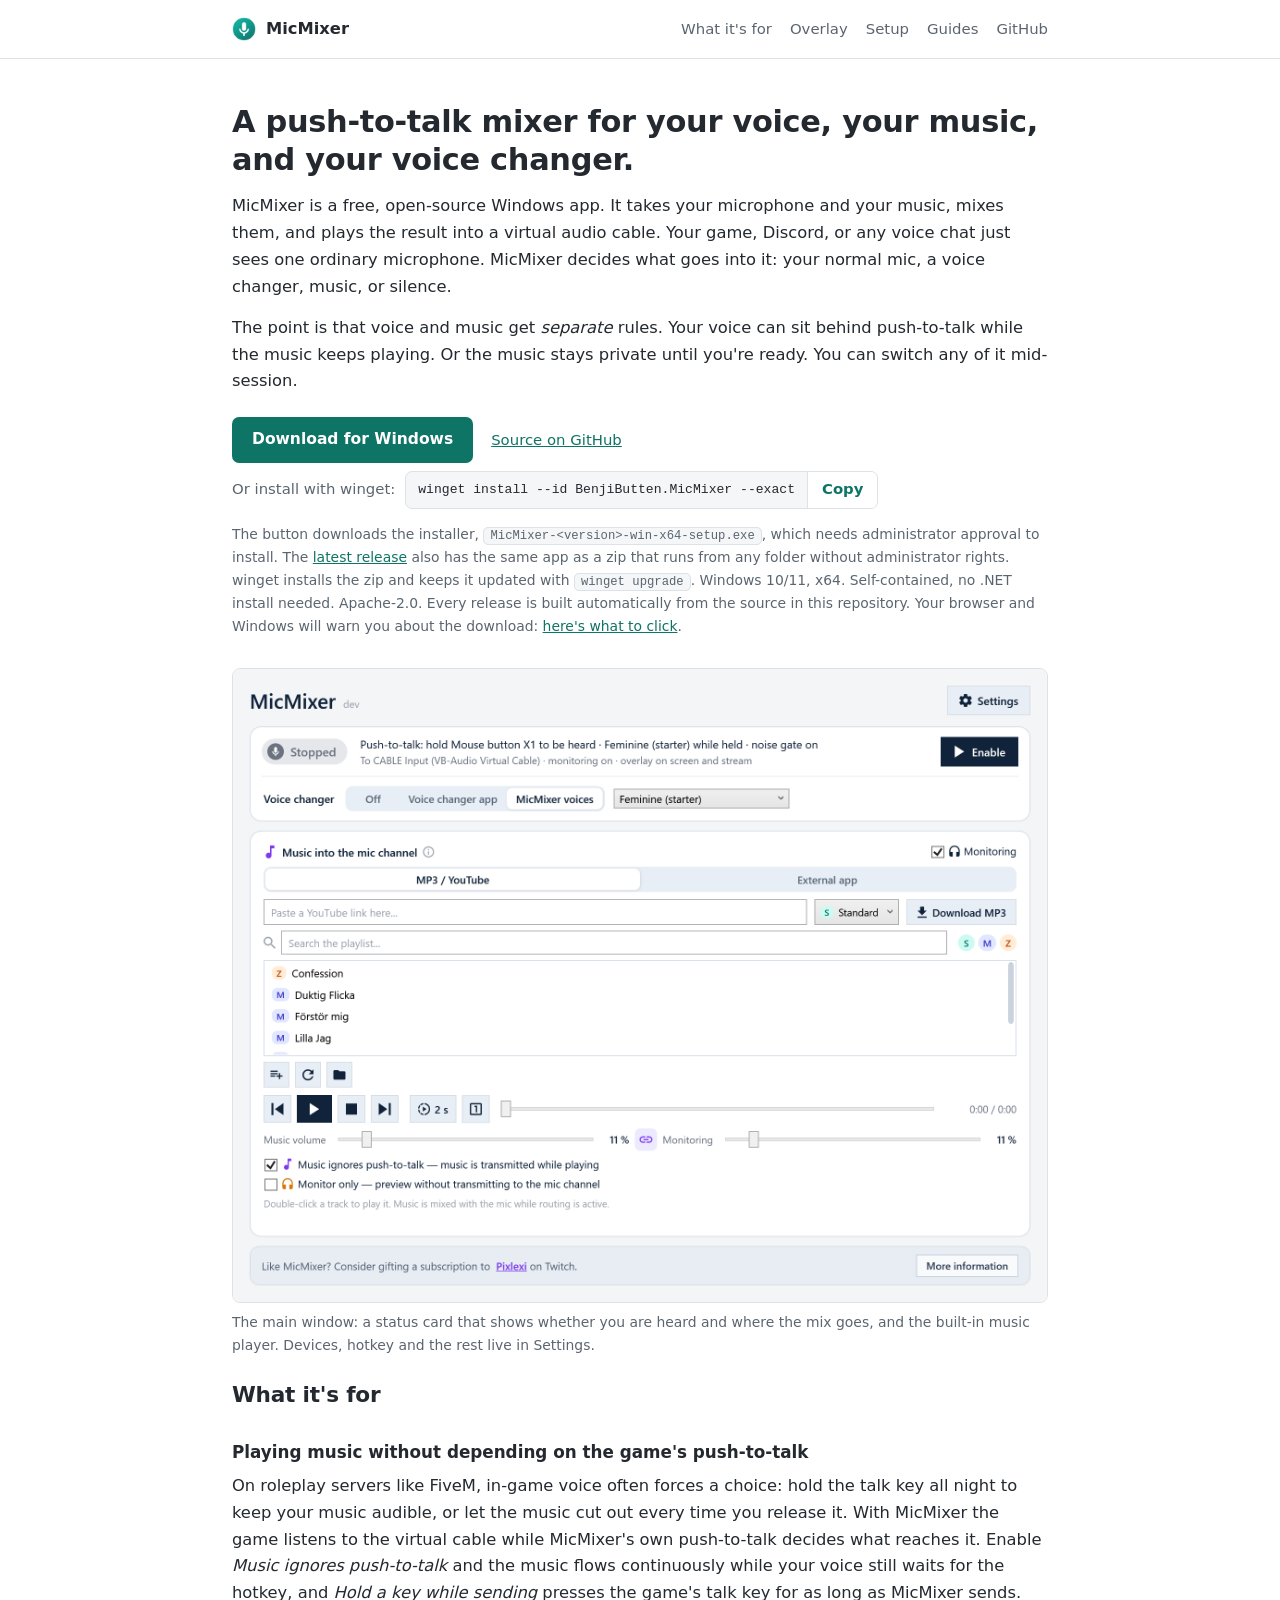
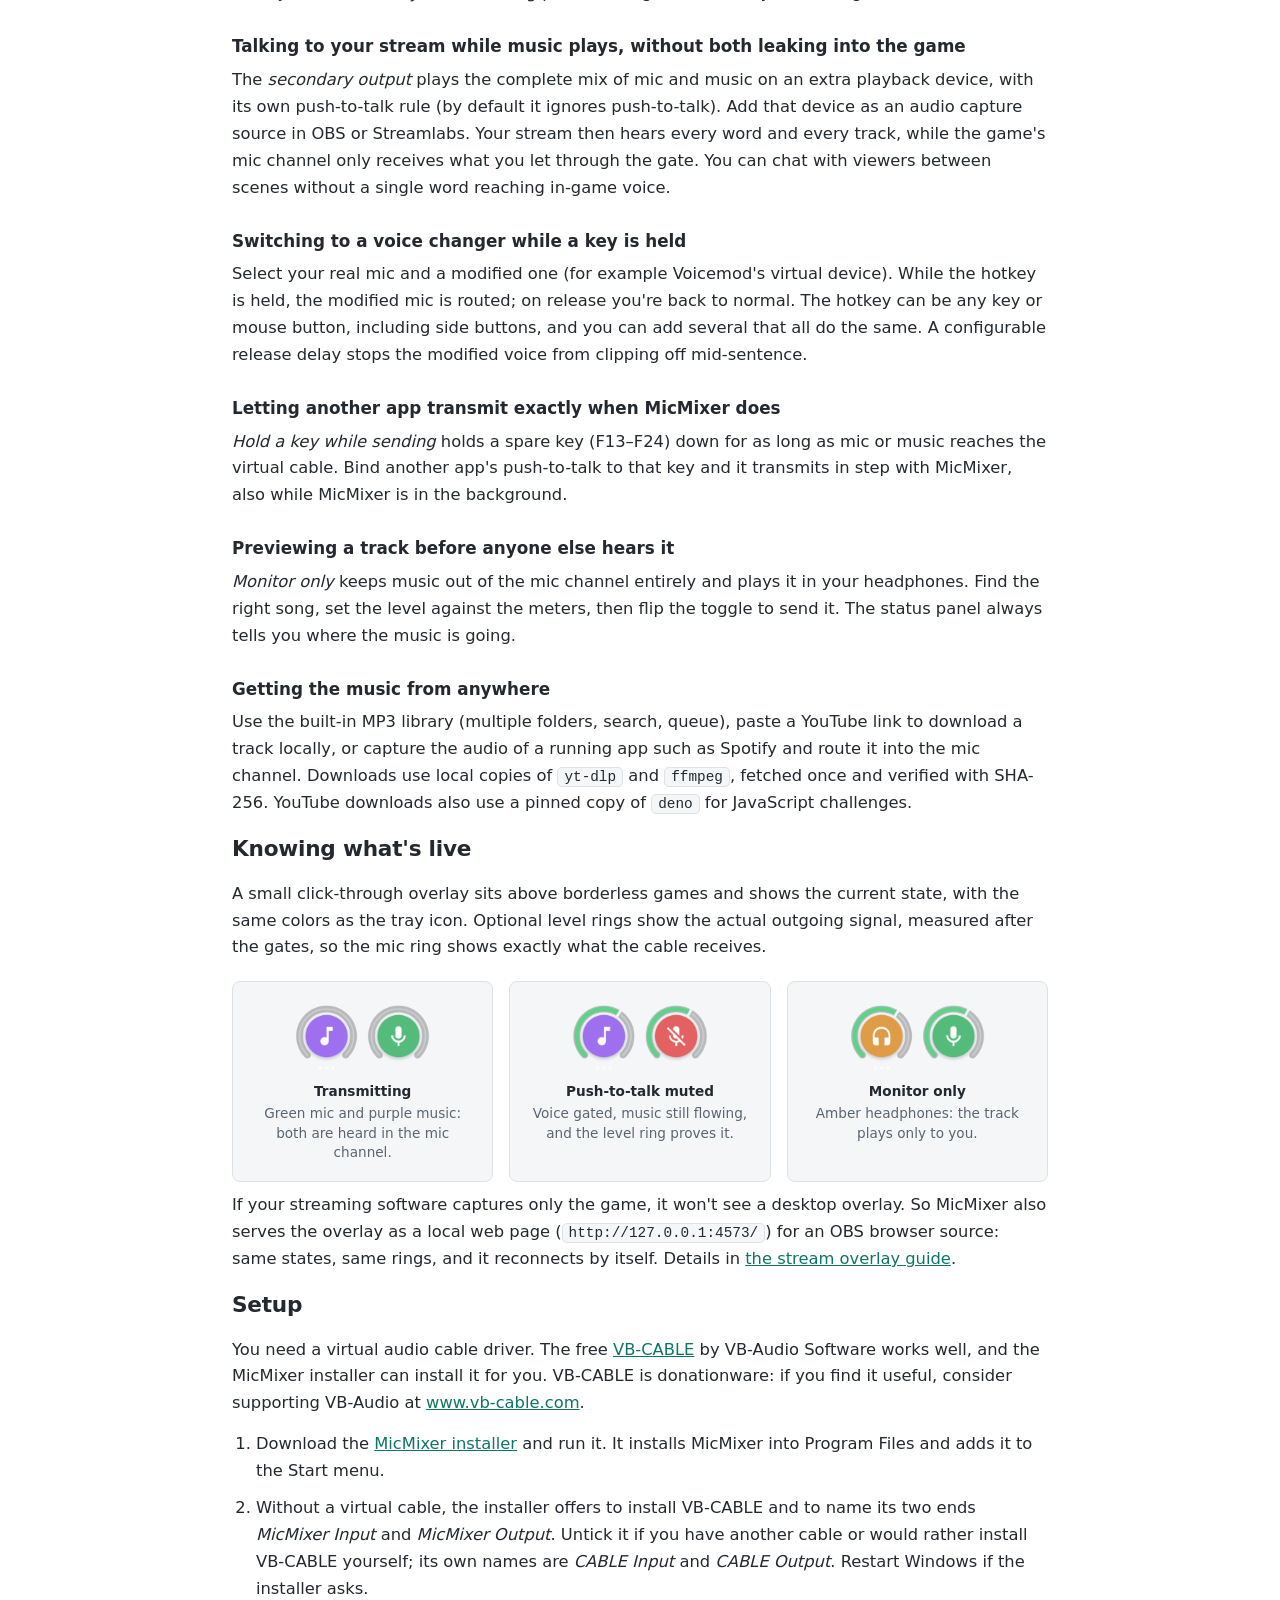
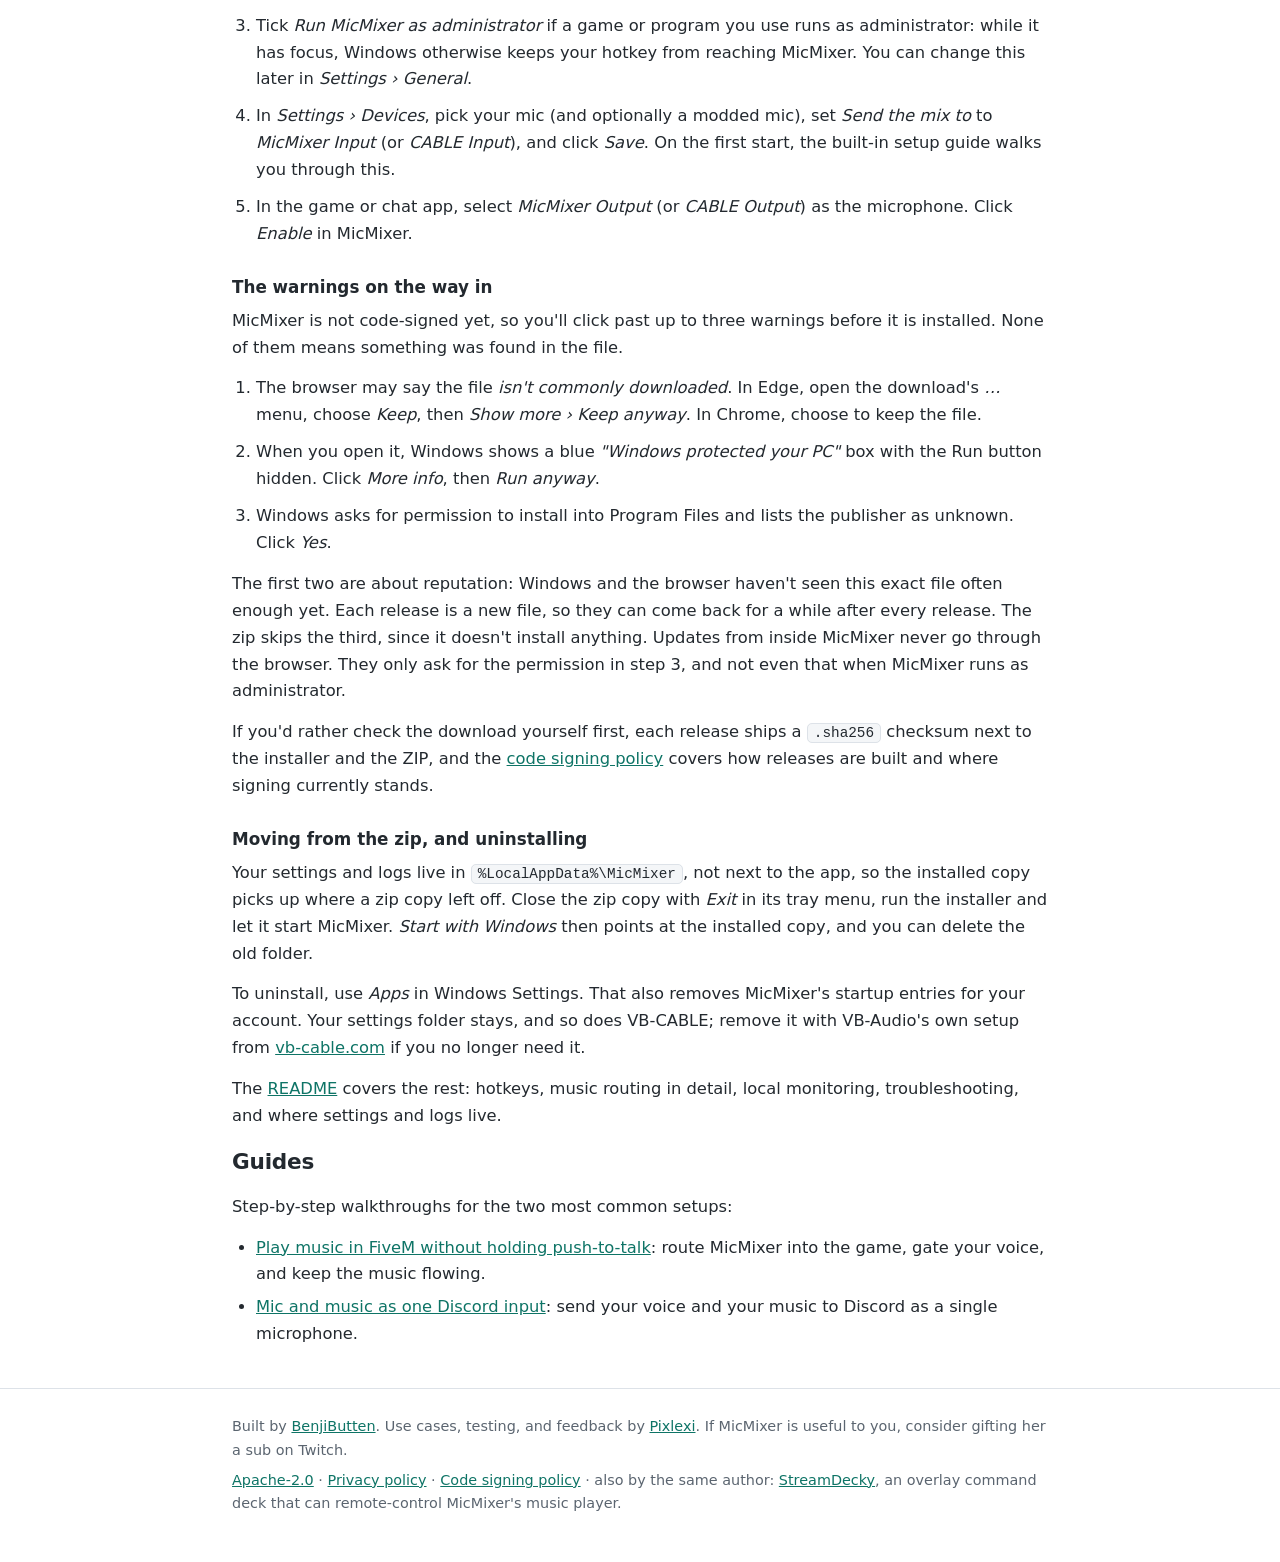
==== commit 30668520: "Merge main into feature/music-ducking main rewrote the FiveM music guide around MicMixer holding Fiv" ====
--- a/docs/index.html
+++ b/docs/index.html
@@ -188,12 +188,11 @@
   <h3>Playing music without depending on the game's push-to-talk</h3>
   <p>
     On roleplay servers like FiveM, in-game voice often forces a choice: hold the talk key all
-    night to keep your music audible, or let the music cut out every time you release it. If
-    the server allows an open or voice-activated input, the game can listen to the virtual
-    cable while MicMixer's own push-to-talk decides what reaches it. Enable
-    <em>Music ignores push-to-talk</em> and the music flows continuously while your voice
-    still waits for the hotkey. Servers that force their own push-to-talk cannot use this
-    setup without keeping that second gate open.
+    night to keep your music audible, or let the music cut out every time you release it.
+    With MicMixer the game listens to the virtual cable while MicMixer's own push-to-talk
+    decides what reaches it. Enable <em>Music ignores push-to-talk</em> and the music flows
+    continuously while your voice still waits for the hotkey, and <em>Hold a key while
+    sending</em> presses the game's talk key for as long as MicMixer sends.
   </p>
 
   <h3>Talking to your stream while music plays, without both leaking into the game</h3>
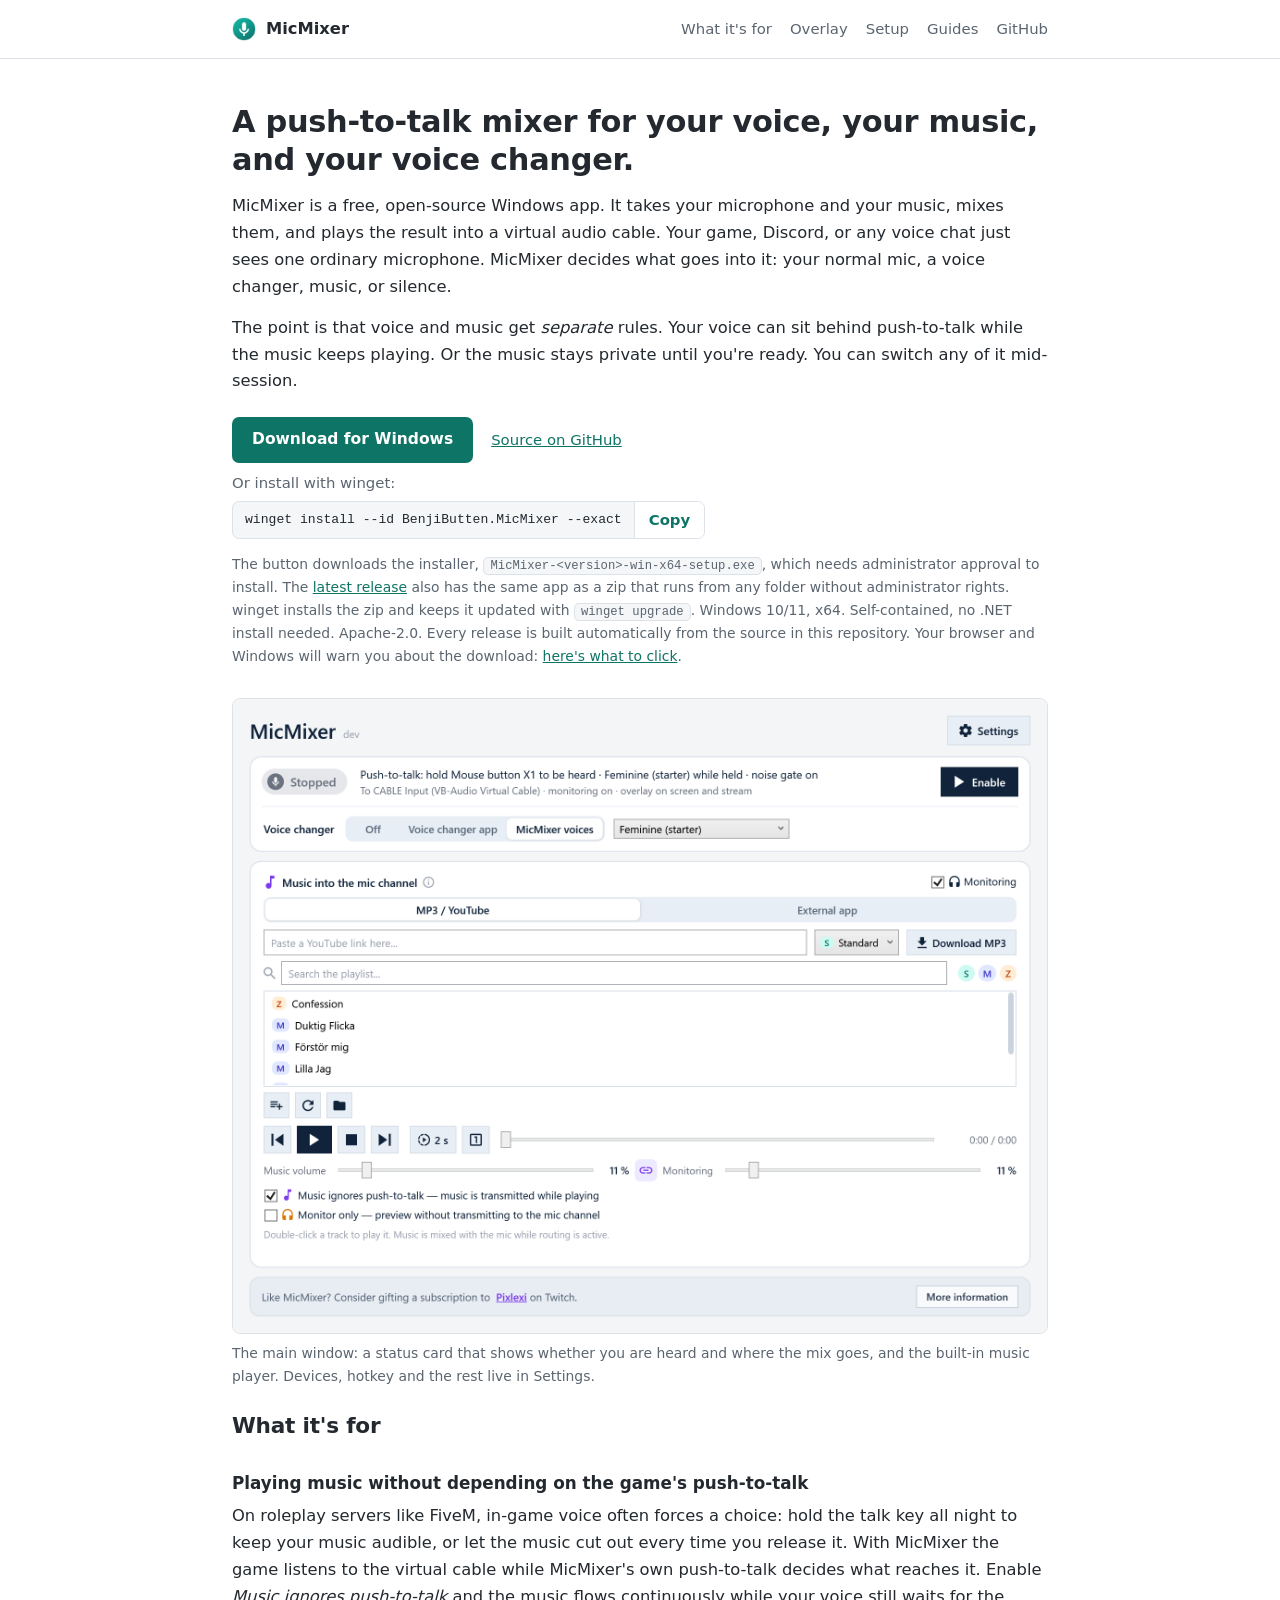
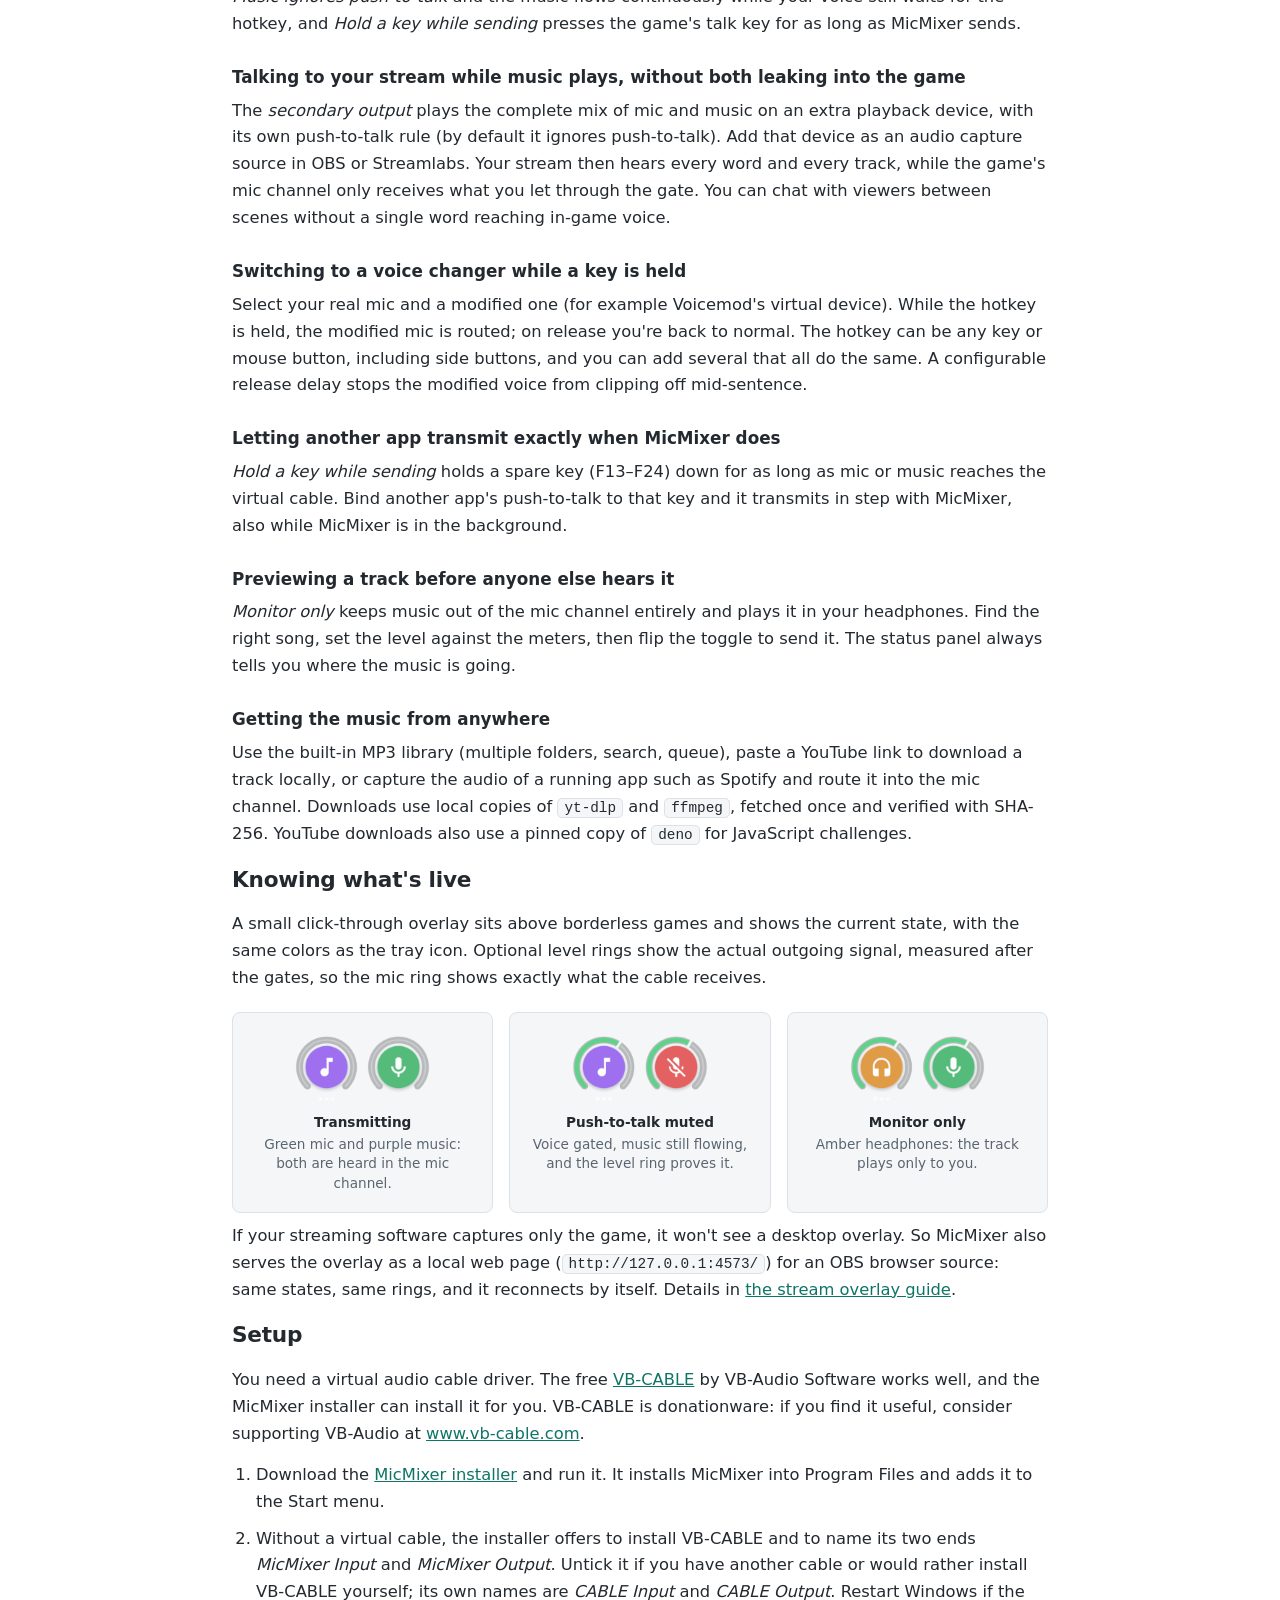
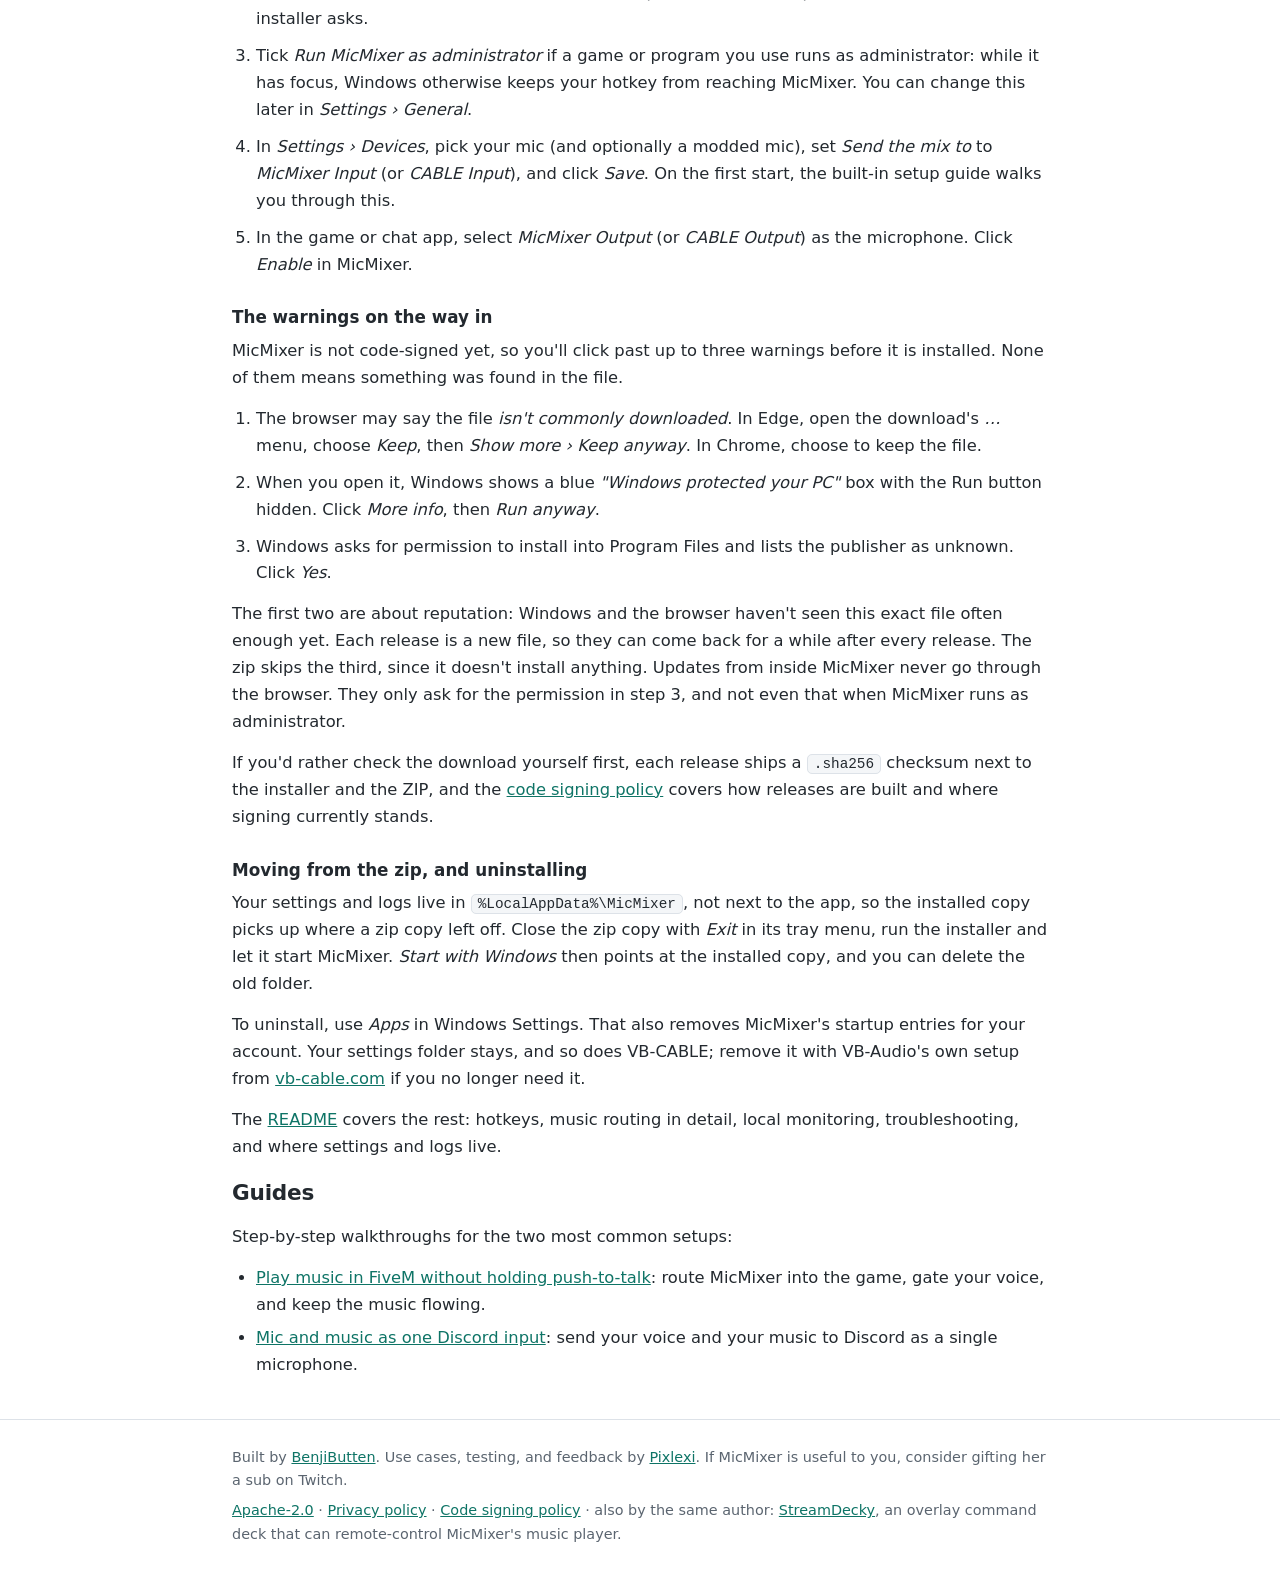
==== commit 0783682c: "docs(site): put the winget command on its own row The command sat on the same row as its "Or install" ====
--- a/docs/index.html
+++ b/docs/index.html
@@ -70,7 +70,7 @@
   .download:hover { filter: brightness(0.88); }
   .actions .alt { font-size: 0.93rem; }
   .fineprint { color: var(--muted); font-size: 0.87rem; }
-  .winget { display: flex; align-items: center; gap: 10px; flex-wrap: wrap; margin: 6px 0 14px; font-size: 0.93rem; }
+  .winget { display: flex; flex-direction: column; align-items: flex-start; gap: 6px; margin: 6px 0 14px; font-size: 0.93rem; }
   .winget-label { color: var(--muted); }
   .winget-command {
     display: inline-flex;
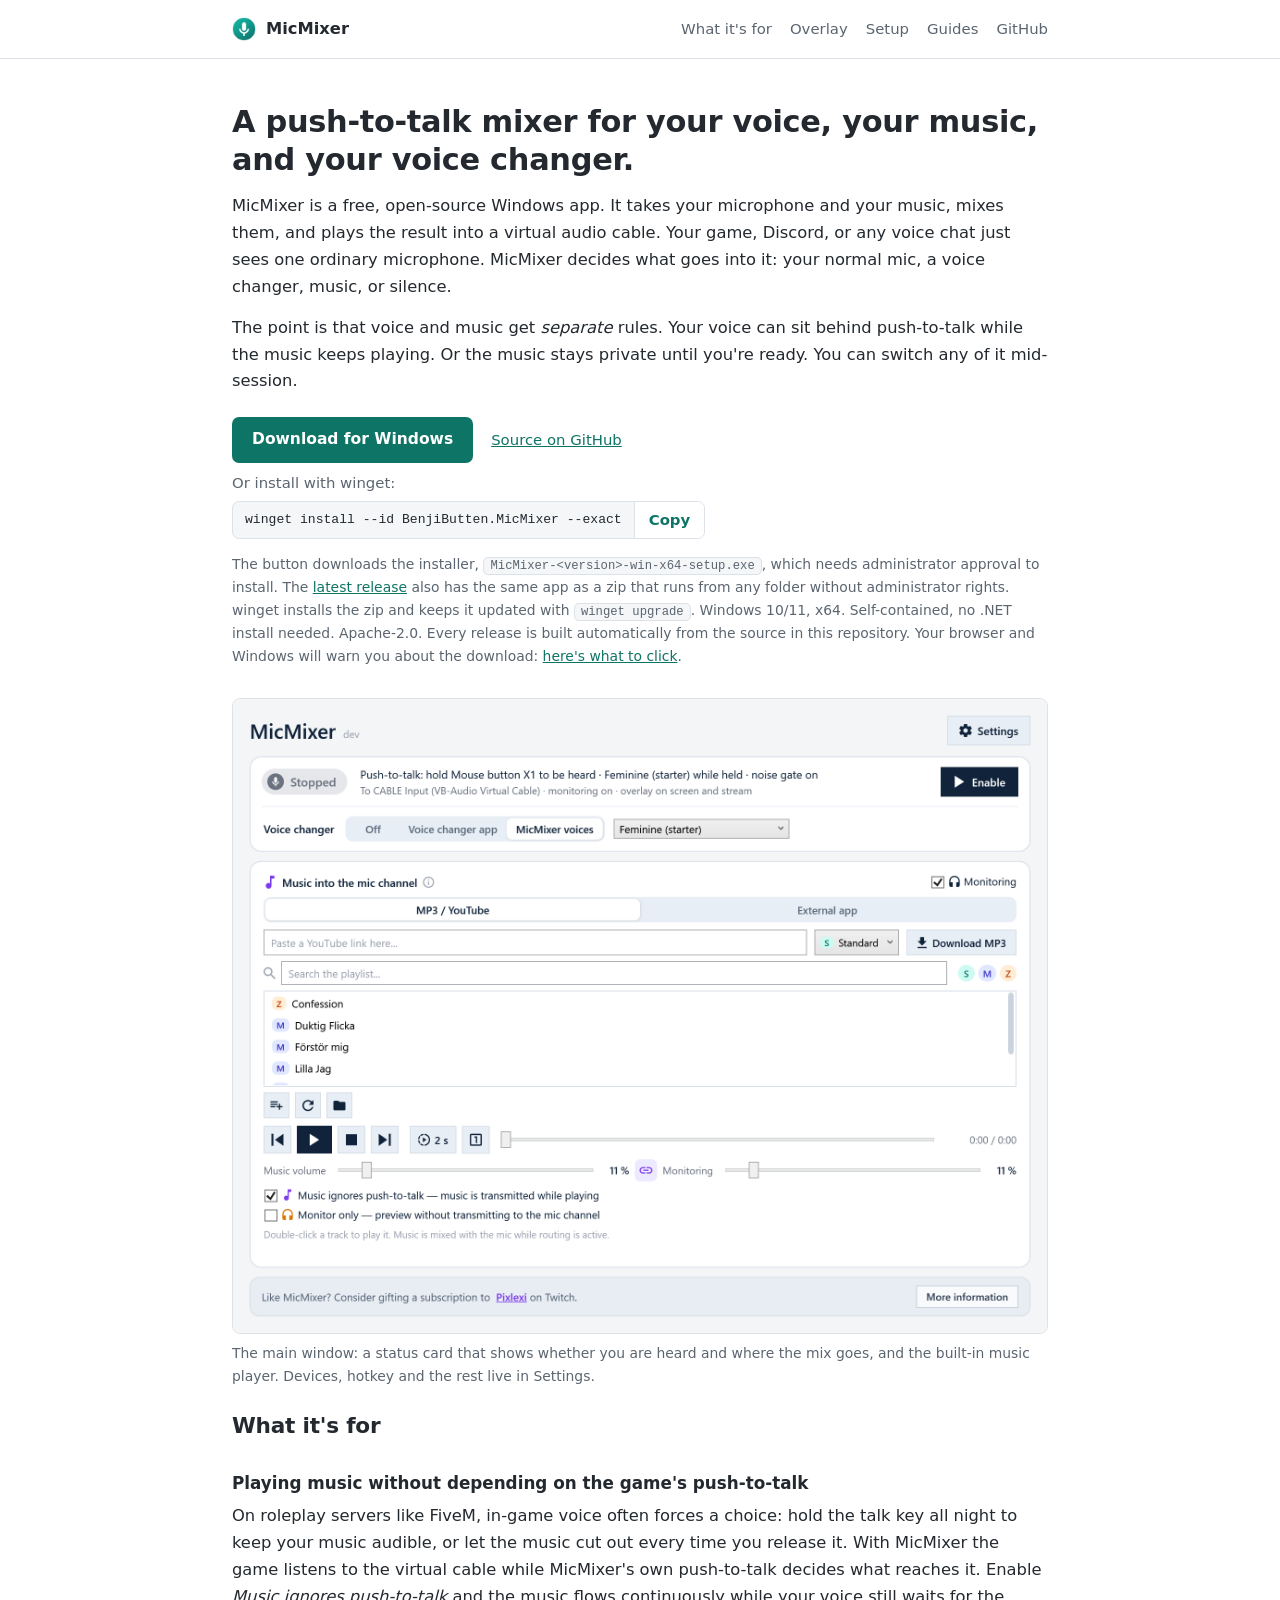
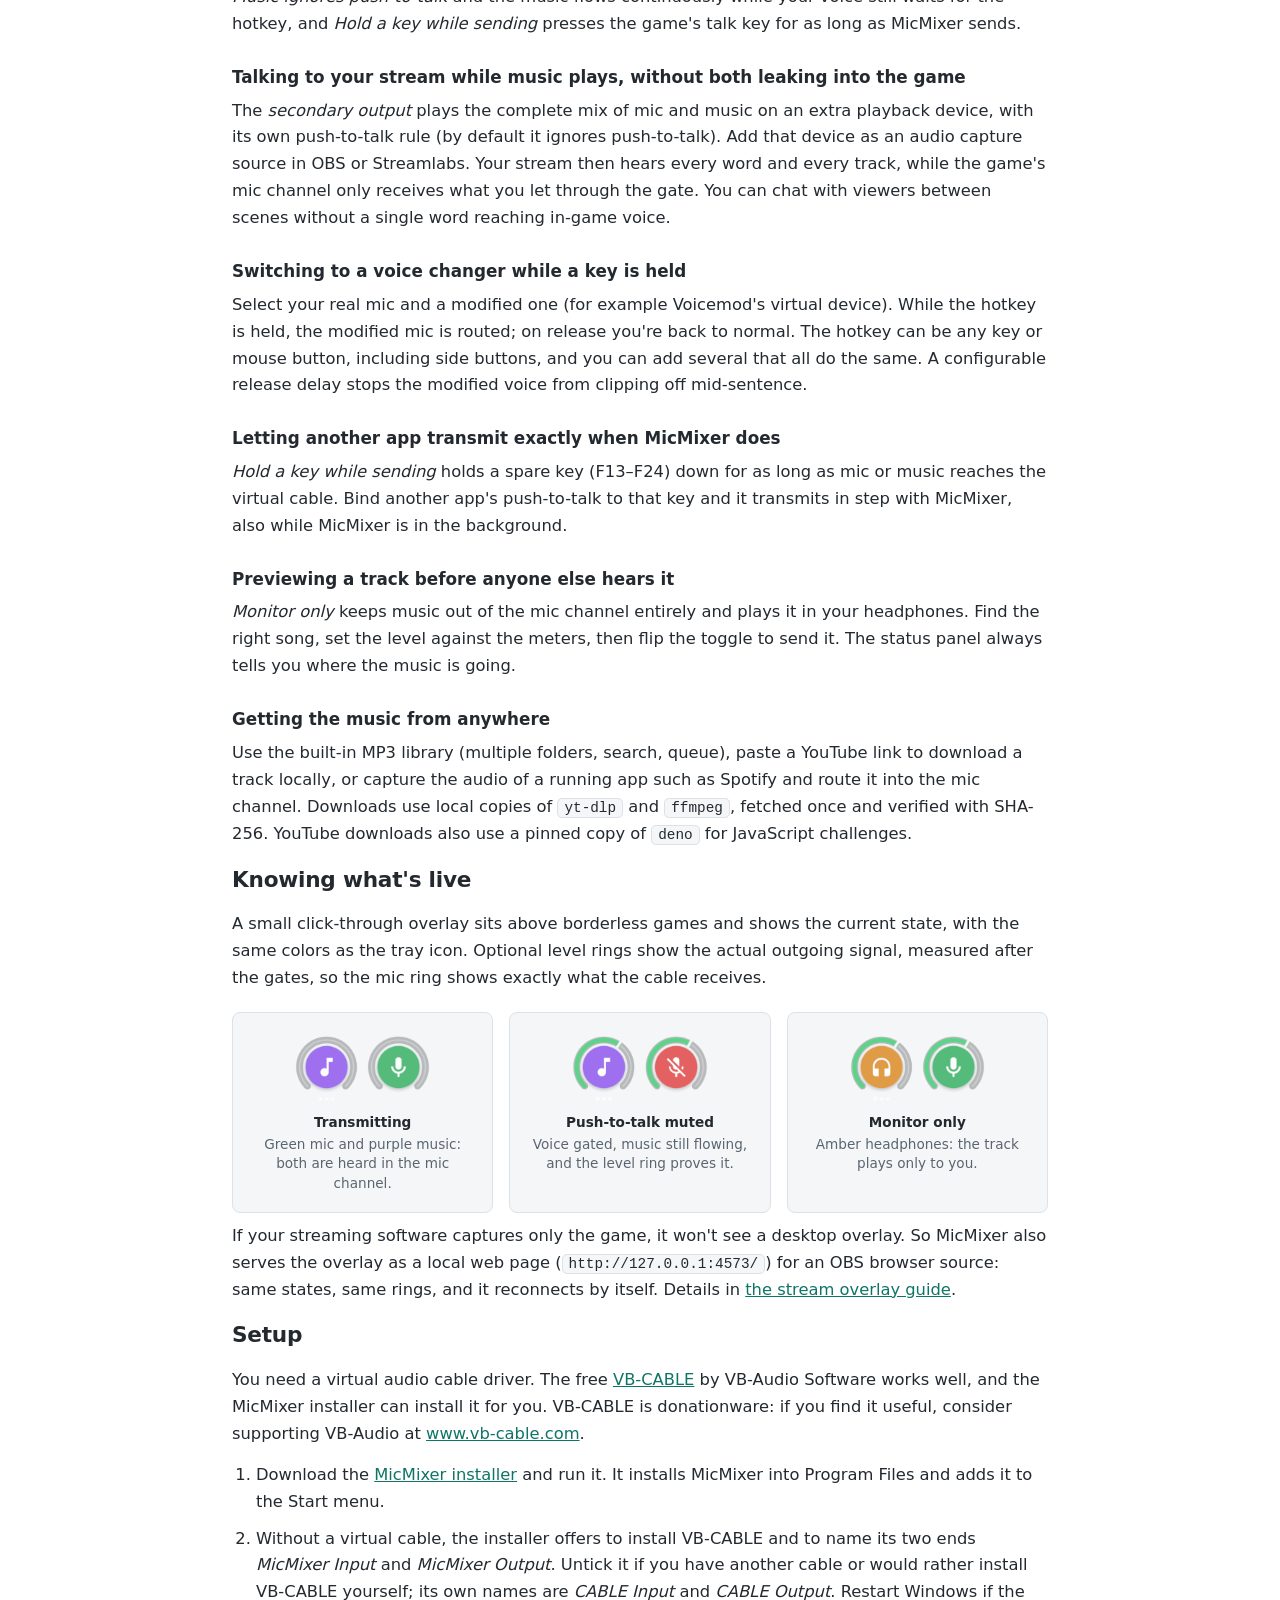
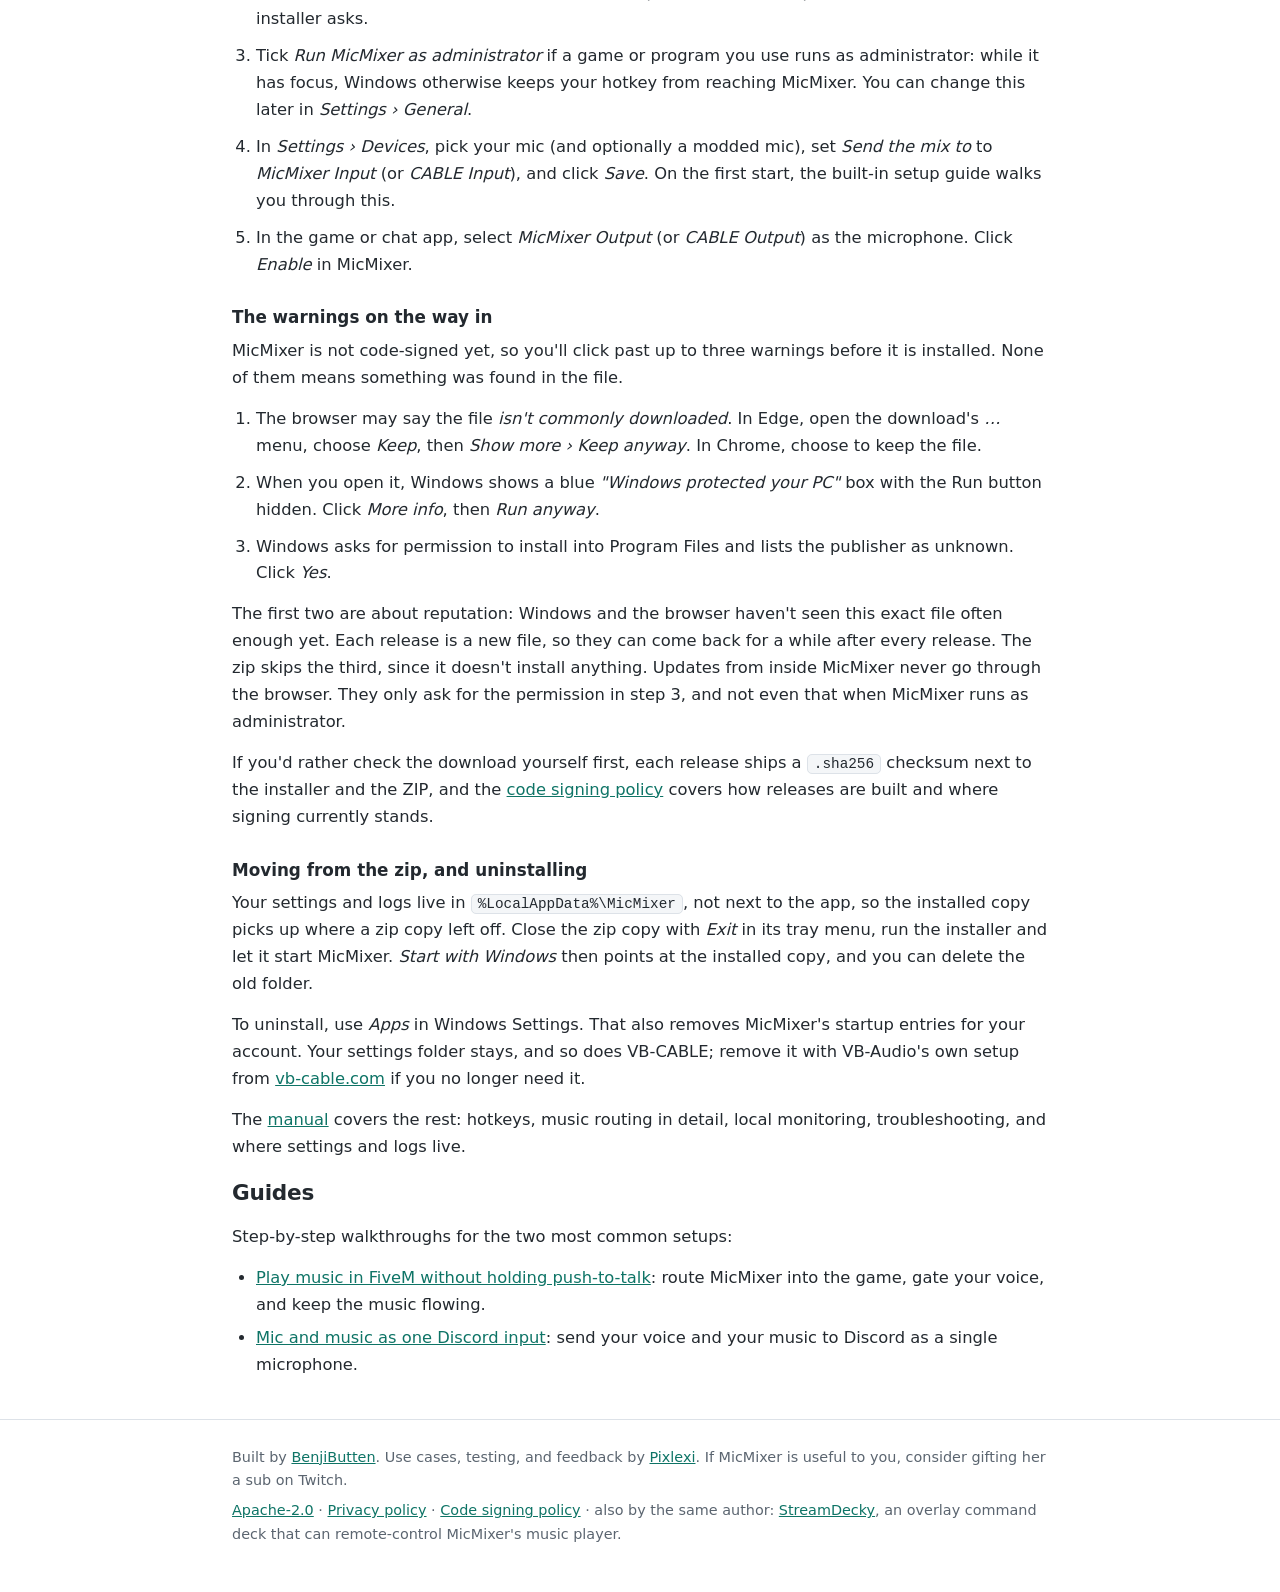
==== commit eed33598: "docs: shorten the README and move the reference into a manual The README had grown into the full use" ====
--- a/docs/index.html
+++ b/docs/index.html
@@ -326,7 +326,7 @@
   </p>
 
   <p>
-    The <a href="https://github.com/benjibutten/MicMixer#readme">README</a> covers the rest:
+    The <a href="guide.html?doc=manual.md">manual</a> covers the rest:
     hotkeys, music routing in detail, local monitoring, troubleshooting, and where settings
     and logs live.
   </p>
